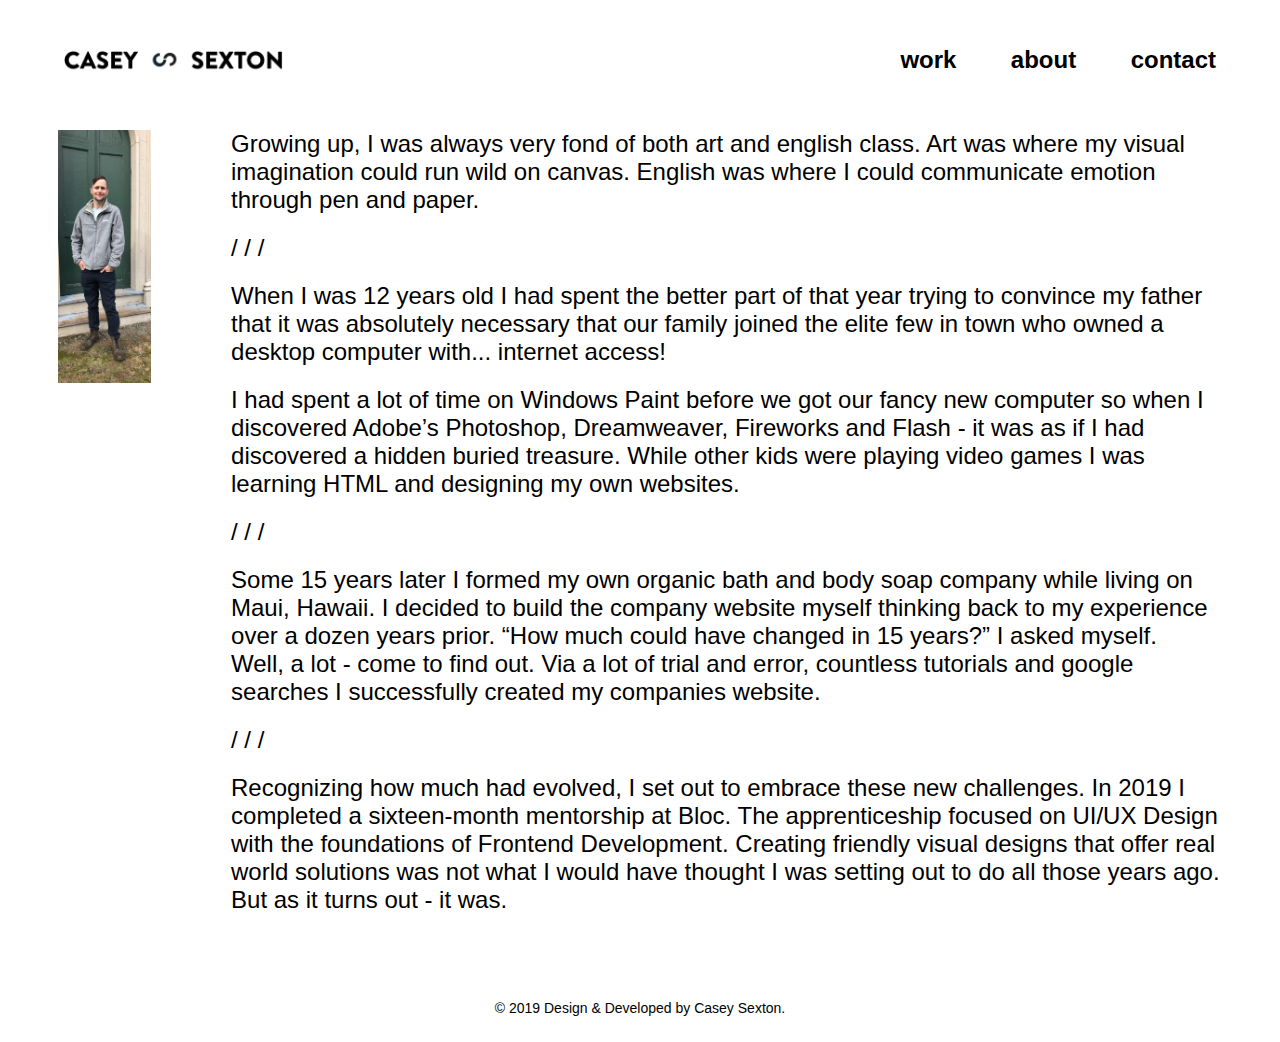
==== about.html @ fd52cb50 "responsive design 1" ====
<!DOCTYPE html>
<html lang="en-us">
<head>
  <!-- Global site tag (gtag.js) - Google Analytics -->
<script async src="https://www.googletagmanager.com/gtag/js?id=UA-154422797-1"></script>
<script>
  window.dataLayer = window.dataLayer || [];
  function gtag(){dataLayer.push(arguments);}
  gtag('js', new Date());

  gtag('config', 'UA-154422797-1');
</script>
 <meta http-equiv="X-UA-Compatible" content="IE=Edge">
 <meta name="viewport" content="width=device-width, initial-scale=1">
 <meta charset="UTF-8">
 <meta name="referer" content="origin">
 <title>CASEY SEXTON</title>

 <!-- CSS -->
 <link rel="stylesheet" href="css/reset.css">
 <link rel="stylesheet" href="css/style.css">
</head>

<body>
 <header class="header-background">
   <nav class="container fourteen-column">
     <div class="left">
       <a href="index.html" class="logo-CS"><img src="images/logo-CS.png" alt="logo"></a>
     </div>
     <div class="right">
       <ul>
         <li><a href="project.html" class="underline">work</a></li>
         <li><span><a href="about.html" class="underline">about</a></span></li>
         <li><a href="contact.html" class="underline">contact</a></li>
       </ul>
     </div>
   </nav>
 </header>

 <div class="about">
   <div class="aboutWrapper">
     <div class="aboutL">
       <img src="images/about.png" alt="About photo">
     </div>
     <div class="aboutR">
         <pabout>Growing up, I was always very fond of both art and english class. Art was where my visual imagination could run wild on canvas. English was where I could communicate emotion through pen and paper. </pabout>
         <p><span class="separate">/ / /</span></p>
         <pabout>When I was 12 years old I had spent the better part of that year trying to convince my father that it was absolutely necessary that our family joined the elite few in town who owned a desktop computer with... internet access! </pabout>
         <pabout>I had spent a lot of time on Windows Paint before we got our fancy new computer so when I discovered Adobe’s Photoshop, Dreamweaver, Fireworks and Flash - it was as if I had discovered a hidden buried treasure. While other kids were playing video games I was learning HTML and designing my own websites. </pabout>
         <p><span class="separate">/ / /</span></p>
         <pabout>Some 15 years later I formed my own organic bath and body soap company while living on Maui, Hawaii. I decided to build the company website myself thinking back to my experience over a dozen years prior. “How much could have changed in 15 years?” I asked myself.<pabout>
         <pabout>Well, a lot - come to find out. Via a lot of trial and error, countless tutorials and google searches I successfully created my companies website.</pabout>
         <p><span class="separate">/ / /</span></p>
         <pabout>Recognizing how much had evolved, I set out to embrace these new challenges. In 2019 I completed a sixteen-month mentorship at Bloc. The apprenticeship focused on UI/UX Design with the foundations of Frontend Development. Creating friendly visual designs that offer real world solutions was not what I would have thought I was setting out to do all those years ago. But as it turns out - it was.</pabout>
     </div>
   </div>
 </div>

  <footer>
      <p>© 2019 Design & Developed by Casey Sexton.</p>
  </footer>
</body>
</html>
---- css/style.css ----
/*RESPONSIVE FONT SIZING*/
/*html { font-size: 1.25vw; }*/

/*RESPONSIVE IMAGES*/
img {
	max-width: 100%;
	height: auto;
}

a {
	font-size: 1.5rem;
  font-weight: 800;
}

/*ABOUT*/
.aboutRow  p {
	margin: 0em 0;
	display: inline-block;
	font-size: 1.5rem;
	line-height: 28px;
	font-weight: normal;
}

.aboutR {
  margin-top: 0px;
  padding-left: 80px;
	padding-right: 4.5%;
}

.aboutR p {
	padding-bottom: 20px;
}

.aboutWrapper {
  display: flex;
  justify-content: space-between;
}

.about {
  position: relative;
}

.aboutL {
  padding-left: 4.5%;
}

.aboutL img {
  max-width 600px;
	max-height: 1075px;
}

.case-ulist-style li {
line-height: 28px;
font-weight: 300;
}

.work a {
	color: #000000;
	font-weight: 700;
	text-decoration: none;
}

.worklayout {
	float: left;
	padding-left: 5%;
	text-align: left;
}

.case-ulist-style {
	font-size: 1.5rem;
	line-height: 28px;
	font-weight: normal;
	list-style-type: circle;
}

.rightwork {
	float: right;
	padding-left: 50px;
	padding-right: 4%;
	display: inline-block;
	width: 45%;
}


#content {
	width: 100%;
}

.imgleft {
	float: left;
}

.imgemail {
	max-width: 250px;
	max-height: 250px;
	padding-left: 5%;
}

/*-----CONTACT FORM-----*/
.contactainer {
	max-width: 700px;
	position:relative;
	float: right;
	margin-bottom: 2em;
	padding-right: 4%
}

#contact input, #contact textarea, #contact button[type="submit"]
{ font:400 18px/30px 'Roboto', sans-serif; }


#contact {
	background:#FFFFFF;
}

#contact h3 {
	color: #215D85;
	display: block;
  font-family: 'Raleway', sans-serif;
	font-size: 1.95em;
	font-size: 30px;
	font-weight: 700;
	padding-bottom: 15px;
}

#contact h4 {
	margin:5px 0 15px;
	display:block;
	font-size:16px;
}

fieldset {
/*border: medium none !important;*/
	margin: 0 0 20px;
/*min-width: 100%;
	padding: 0;
	width: 100%; */
}

#contact input, #contact textarea {
	width: 70%;
	border:1px solid #CCC;
	background:#FFF;
	margin:0 0 0px;
/*padding:10px; */
}

#contact input[type="text"]:hover, #contact input[type="email"]:hover, #contact input[type="tel"]:hover, #contact input[type="url"]:hover, #contact textarea:hover {
	-webkit-transition:border-color 0.3s ease-in-out;
	-moz-transition:border-color 0.3s ease-in-out;
	transition:border-color 0.3s ease-in-out;
	border:1px solid #AAA;
}

#contact textarea {
	height:100px;
	max-width:100%;
  resize:none;
}

#contact button[type="submit"] {
	cursor:pointer;
	width:31%;
	border:none;
	background:#215D85;
	color:#FFF;
	margin:0 20% 5px;
	padding:10px;
	font-size:18px;
	font-weight: normal;
}

#contact button[type="submit"]:hover {
	background:#4480A8;
	-webkit-transition:background 0.3s ease-in-out;
	-moz-transition:background 0.3s ease-in-out;
	transition:background-color 0.3s ease-in-out;
}

#contact button[type="submit"]:active { box-shadow:inset 0 1px 3px rgba(0, 0, 0, 0.5); }

#contact input:focus, #contact textarea:focus {
	outline:0;
	border:1px solid #999;
}
::-webkit-input-placeholder {
 color:#888;
}
:-moz-placeholder {
 color:#888;
}
::-moz-placeholder {
 color:#888;
}
:-ms-input-placeholder {
 color:#888;
}

a.underline:hover {
	border-bottom: 2px solid #4480A8;
}

a.underline:visited {
	border-bottom: 2px solid #4480A8;
}

.underline-head {
	border-bottom: 2px solid #4480A8;
}

.about .separate {
	text-align: center;
}

h3 .anchor {
	display: block;
	position: relative;
	top: -250px;
	visibility: hidden;
}

html, body {
	overflow-x: hidden;
}

body {
	font-family: 'Roboto', sans-serif;
	color: #000000;
}

h1, h2, h3, h4, h5, h6 {
	font-family: raleway, sans-serif;
}

h1 {
	font-size: 44px;
	font-weight: 800;
/*-webkit-margin-before: 0;
	-webkit-margin-after: 0;*/
}

h2 {
	font-size: 26px;
	font-weight: 800;
	padding-top: 15px;
	padding-bottom: 15px;
/*-webkit-margin-before: 0;
	-webkit-margin-after: 0;*/
}

h3 {
	font-size: 1.5rem;
	font-weight: 800;
	padding-top: 15px;
	padding-bottom: 15px;
/*	-webkit-margin-before: 0;
	-webkit-margin-after: 0;*/
}

h4 {
	font-size: 1.5rem;
	font-weight: 600;
	padding-top: 25px;
	padding-bottom: 25px;
}

h5 {
	font-size: 16px;
}

p {
	font-size: 1.5rem;
	line-height: 28px;
	font-weight: normal;
/*	-webkit-margin-before: 0;
	-webkit-margin-after: 0;*/
}

p2 {
  font-size: 18px;
  line-height:20px;
  font-weight: bold;
/*-webkit-margin-before: 0;
	-webkit-margin-after: 0;*/
}

p3 {
  font-size: 18px;
  line-height:20px;
  font-style: italic;
/*-webkit-margin-before: 0;
	-webkit-margin-after: 0;*/
}

phero {
	font-size: 1.5rem;
	line-height: 28px;
	font-weight: 300;
}

pland {
	font-size: 1.5rem;
	line-height: 28px;
	font-weight: 300;
	display: block;
	padding-top: 40px;
	padding-bottom: 40px;
}

pcontact {
	font-size: 1.5rem;
	line-height: 28px;
	font-weight: 300;
	display: block;
	padding-top: 40px;
	padding-bottom: 40px;
}

plight {
	font-size: 1.5rem;
	line-height: 28px;
	font-weight: 300;
	display: block;
	padding-top: 20px;
	padding-bottom: 20px;
}

pitalic {
	font-size: 1.5rem;
	line-height: 28px;
	font-weight: 300;
	font-style: italic;
}

pabout {
	font-size: 1.5rem;
	line-height: 28px;
	font-weight: 300;
	display: block;
	padding-bottom: 20px;
}


::selection {
    color: #000000;
    background: #4480A8;
}

.casestudy p {
	font-family: 'Roboto', sans-serif;
	line-height: 28px;
/*padding-bottom: 75px*/
}

/* GRID */
.container {
	margin: auto;
	position: relative;
}

.container:before,
.container:after {
	content: " ";
	display: table;
}

.container:after {
	clear: both;
}

.fourteen-column .twelve-column .ten-column .eight-column .six-column .four-column .three-column {
 	width: 96%;
 	float:left;
 	position:relative;
 	min-height: 1px;
  margin:0 2% 20px;
}

/* HEADER */
nav .left {
 	float: left;
 	margin: 0 0 0 0;
}

header .logo-CS img {
	width: 220px;
	height: 30px;
}

header nav ul {
	display: inline-block;
	float: right;
	margin: 0;
	text-align: right;
/*-webkit-padding-start: 0;*/
}

header nav ul > li {
	display: inline-block;
 	font-family: brandon-grotesque, sans-serif;
	font-style: normal;
	font-weight: 800;
	font-size: 1.5rem;
	list-style-type: none;
	margin: 0 0px;
}

header nav ul > li > a {
	color: #000000;
	text-decoration: none;
	display: block;
}

header nav ul > li > span > a {
	color: #000000;
	text-decoration: none;
}

/* MAIN */
main div ul {
	-webkit-padding-start: 0;
}

/* LANDING PAGE */
.landing {
  height: 45vh;
  position: relative;
}

.landingWrapper {
  display: flex;
  justify-content: space-between;
/*margin-top: 30px;*/
}

.landingR {
  margin-top: 4.5em;
  padding-left: 120px;
	padding-right: 4%;
}

.landingL {
  padding-left: 4.5%;
}

.landingL img {
  max-width 250px;
	max-height: 250px;
}

/* WORK */
.work {
	float: left;
  text-align: center;
  width: 100%;
	display: flex;
	align-items: center;
}

.work a img {
	float: right;
	padding-right: 4.5%;
  padding-top: 50px;
  width: 89%;
	margin-bottom: 2em;
}

/*-----work2-----*/
.work2 {
  width: 100%;
  text-align: center;
}

.work2 a img {
  margin: 1%;
  width: 92%;
}

/*-----footer-----*/
footer {
  text-align: center;
  margin: 20px 0;
	clear: both;
}

footer p {
  color: #404348;
}

.landingL p {
	padding-left: 15px;
}

/* FOOTER */
footer {
	background-size: cover;
}

footer h3 {
	color: #000000;
}

footer h4 {
	color: #000000;
}

footer p {
	color: #000000;
	font-size: .875em;
}

footer a {
	text-decoration: none;
	color: #000000;
}

footer .six-column {
	float: left;
}

footer .four-column {
	float: left;
}

.copyright-info {
	padding: 1em 0;
	text-align: center;
}

.copyright-info p {
	float: right;
	font-size: 13px;
	font-weight: 100;
	color: #BBBBBB;
}

/* MEDIA QUERIES */
/* MOBILES */
@media (min-width: 320px) {
	.container {
		width: 85%;
	}

	header nav {
		padding: 1.5em 0;
	}

	nav .left {
		/* width: 100%;
		text-align: center;
		padding: 1em 0; */
	}

	nav .right {
		float: right;
		/* width: auto; */
		padding-top: 3em;
	}

	header nav ul {
		text-align: center;
		width: 100%;
		-webkit-padding-start: 0;
	}

	header nav ul li {
		padding: 0 1.75em;
	}

	header  {
		margin: 0;
		padding: 0;
	}

	main ul {
		border-top: none;
	}

	.casestudies img {
		width: 100%;
	}

	.casestudies .image {
		padding: 3em 1em .75em 1em;
	}

	.casestudies .description {
		margin-bottom: 1.5em;
		text-align: center;
		padding: 0 1em 2.5em 1em;
	}

	.casestudies h1 {
		font-size: 1.75em;
		margin-top: .5em;
	}

	.casestudies p {
		margin-top: .5em;
		line-height: 1.25em;
	}
	.casestudies .cta {
		margin-top: 1em;
	}

	.casestudies a {
		color: #000000;
		font-family: 'Roboto', sans-serif;
		font-size: 1em;
		font-weight: 700;
		text-decoration: none;
	}

	.about-hero .container {
		width: auto;
	}

	.about-heading h1 {
		color: #000;
		font-size: 2.8em;
		margin-top: 0;
		padding-top: .5em;
	}

	.about-body p {
		font-family: 'Roboto', sans-serif;
		line-height: 1.8em
	}

	.casestudy .container {
		margin-top: 1em;
		margin-bottom: 1em;
	}

	.casestudy .eight-column {
		margin-bottom: 0;
	}

	.casestudy h3 {
		margin-top: .5em;
		margin-bottom: .5em;
	}

	.casestudy a {
		color: #000000;
		font-weight: 700;
		text-decoration: none;
	}

	.casestudy .row {
		margin: 4em 0;
	}

	.hero .cs1 {
		background-color: #FFFFFF;
		padding: 2em 0;
	}

	.hero img {
		width: 100%;
	}

	.hero .no-mobile {
		display: none;
	}

	.navbar .no-mobile {
		display: none;
	}

	.case-description h1 {
		padding-top: 1em;
		padding-bottom: .5em;
	}

	.case-description h3 {
		color: #7E7D7C;
		font-size: .9em;
		font-weight: 700;
		text-transform: uppercase;
		padding-top: 1em;
	}

	.case-description  span > p {
		color: #7E7D7C;
		text-transform: uppercase;
		font-size: .9em;
	}

	.case-description p {
		line-height: 1.2em;
		padding: .5em 0;
	}

	.casestudy h3 {
		font-weight: 700;
		text-transform: uppercase;
		margin-bottom: .25em;
		margin-top: .25em;
	}

	.casestudy h2 {
		margin-bottom: .5em;
		margin-top: .5em;
		font-size: 28px;
		font-weight: 600;
	}

	.casestudy p {
		margin-bottom: .8em;
	}
	.footer-head {
		padding: 3em 0;
	}

	footer .left {
		float: left;
	}

	footer .right {
		float: right;
	}

	footer h3 {
		margin-top: 0;
		text-align: center;
	}


/* TABLETS */
@media (min-width: 768px) {
	.container {
		width: 70%;
	}

	header .container {
		width: 90%;
	}

	header nav ul {
		display: inline-block;
		float: right;
		margin: 0;
		text-align: right;
		-webkit-padding-start: 0;
	}

	header nav ul li {
		padding: 0;
	}

	header span {
		margin: 0 0px;
		padding: 0 50px;
	}

	nav .left {
		/*width: auto; */
		padding: 0 0;
	}

	nav .right {
		float: right;
		width: 50%;
		padding: 0 0;
 		margin: 0 0 0 0;
	}

	header nav {
		padding: 3em 0;
	}

	.casestudies img {
		width: 100%;
		position: relative;
		height: 80vh;
	}

	.casestudies .image {
		padding: 0;
	}

	.casestudies .description {
		text-align: left;
	}

	.casestudies .cta {
		padding-bottom: 2em;
	}

	.hero .cs1 {
		background-color: #FFFFFF;
		background-size: cover;
	}

	.hero .cs2 {
		background-color: #FFFFFF;
		background-size: cover;
		padding: 6.5em 0;
	}

	.hero img {
		padding-top: 0;
	}

	.case-description h1 {
		padding-top: 1em;
	}

	.case-description p {
		padding: 1em 0;
	}

	.navbar-scrolled {
		background-color: #FFFFFF;
		position: sticky;
		top: 0;
		width: 100%;
		z-index: 99;
		padding: .25em 0;
		overflow: hidden
	}

	/*phero {
		padding-bottom: 2em;
	}*/

	.navbar .items {
		text-align: center;
	}

	.navbar ul li {
		font-family: brandon-grotesque, sans-serif;
		font-size: 1.5rem;
		font-weight: 800;
		text-transform: uppercase;
		list-style-type: none;
		display: inline-block;
		margin: 0 2em;
		padding: 1em 0;
	}

	.navbar ul li a {
		color: #000000;
		text-decoration: none;
	}

	.navbar .no-mobile {
		display: block;
	}

	.casestudy .four-column {
		width: 46%;
		display: inline-block;
		padding: 0 .5em;
	}

	.casestudy .three-column {
		width: 31%;
		display: inline-block;
		padding: 0 .25em;
	}

	.casestudy .row {
	}

	.casestudy h2 {
		font-size: 1.95em;
	}

	footer .six-column {
		display: inline-block;
		float: left;
		width: 45%;
	}

	footer .four-column {
		display: inline-block;
		float: left;
		width: auto;
		padding-right: 1em;
		padding-left: 7em;
	}

	.footer-head {
	padding: 6em 0;
	}

	.footer .cta {
		padding-top: 2em;
	}

	.footer a {
		color: #000000;
		font-family: 'Roboto', sans-serif;
		font-size: .85em;
		font-weight: 700;
		text-decoration: none;
		text-transform: uppercase;
	}

	footer .container .casefoot {
		padding: 6em 0;
	}

	.casefoot .left {
		float: left;
		margin-left: 35%;
	}

	.casefoot .right {
		float: right;
		margin-right: 35%
	}

	.casefoot .left h5 {
		text-transform: uppercase;
	}

	.casefoot .right a{
		color: #FFFFFF;
	}

	footer .four-column span:before {
		right: 100%;
		margin-right: 15px;
	}
}

/* LAPTOPS & DESKTOPS */
@media (min-width: 1200px) {
	.container {
		width: 80%;
	}

	.fourteen-column {
		width: 90%
	}

	nav .right {
		width: 50%;
		padding: 0 0;
	}

	main .casestudy .left {
		border-top: none;
		display: inline-block;
		width: 10%
	}

	.case-one {
		list-style-type: none;
		display: inline-block;
	}

	.case-two {
		list-style-type: none;
		display: inline-block;
	}

	.casestudies .eight-column {
		margin-top: 0;
		margin-bottom: 5em;
	}

	.casestudies .left {
		float: left;
		width: 72%;
	}

	.casestudies .right   {
		float: right;
		width: 26%;
		border-top: 5px solid #000;
	}

	.casestudies .image {
		position: relative;
		overflow: hidden;
	}

	.image img {
 		max-width: 100%;
 		-moz-transition: all 0.3s;
 		-webkit-transition: all 0.3s;
 		transition: all 0.3s;
	}

	.image:hover img {
		-moz-transform: scale(1.1);
		-webkit-transform: scale(1.1);
		transform: scale(1.1);
	}

	.casestudies img {
		width: 100%;
	}

	.casestudies h1 {
		font-size: 2.8em;
		margin-top: 0;
		padding-top: 6em;
		padding-bottom: 1em;
	}

	.casestudies p {
		margin-top: 0;
		margin-bottom: 0;
		padding: .5em 0 2em;
	}

	.casestudies .cta {
		margin-top: 0;
		margin-bottom: 0;
		padding: 1em 0 3em;
	}

	.casestudies a {
		color: #000000;
		font-family: proxima-nova, sans-serif;
		font-size: 1em;
		font-weight: 700;
		text-decoration: none;
	}

	.about-hero img {
		width: 100%;
	}

	.about-heading h1 {
		color: #000;
		font-size: 2.8em;
		margin-top: 0;
	}

	.about .row {
		width: 80%;
	}

	.about .eight-column {
		width: 85%;
		padding-left: 10%;
		float: right;
		padding-top: 2em;
	}

	.about-body p {
		font-family: 'Roboto', sans-serif;
		line-height: 1.8em;
	}

	.contact-temp {
		padding-left: 32.5%;
		padding-right: 32.5%;
	}

	.hero .cs1 {
		background-color: #FFFFFF;
		background-size: cover;
		padding:/* 3.5em*/ 0;
	}

	.hero .cs2 {
		background-color: #F0F8F9;
		background-size: cover;
	}

	.hero .line span {
		display: inline-block;
		position: relative;
	}

	.hero .line span:before {
		content: "";
		position: absolute;
		height: 5px;
		border-bottom: 5px solid #000000;
		top: 0;
		width: 53px;
		}

	.hero .line span:before {
		right: 100%;
		margin-right: 10px;
		}

	.hero .left {
		float: left;
		width: 68%;
	}

	.hero .right {
		float: right;
		width: 27%;
	}

	.hero img {
		width: 100%;
	}

	.hero .right  {
		border-top: 0px solid #000000;
	}

	.case-description h1 {
		font-size: 2.8em;
		margin-top: 0;
		padding-top: 2em;
		padding-bottom: 1em;
	}

	.case-description p {
		font-size: 1.1em;
		line-height: 28px;
	}

	.case-description h3 {
		color: #7A7A7A;
		font-size: .9em;
		font-weight: 700;
		text-transform: uppercase;
		margin-bottom: 0;
		margin-top: 0;
		padding-top: 1em;
	}

	.case-description span > p {
		color: #7A7A7A;
		font-size: .8em;
		line-height: 1.5em;
		margin-top: 0;
		padding-top: .25em;
		text-transform: uppercase;
	}

	.navbar-scrolled {
		background-color: rgba(255,255,255,.9);
		position: fixed;
		top: 0;
		width: 100%;
		z-index: 99;
		padding: .25em 0;
	}

	.navbar .items {
		text-align: center;
	}

	.navbar ul li {
    font-family: brandon-grotesque, sans-serif;
    font-style: normal;
		font-size: 1.5rem;
		font-weight: 800;
		text-transform: uppercase;
		list-style-type: none;
		display: inline-block;
		margin: 0 2em;
		padding: 100px 0;
	}

	.navbar ul li a {
		color: #000000;
		text-decoration: none;
	}

	.casestudy .container {
		margin-top: 0em;
		margin-bottom: 2em;
	}

	.case-temp {
		width: 100%;
	}

	.casestudy .eight-column {
		display: inline-block;
		margin: 0 20%;
	}

	.case-image .eight-column {
		margin: 0;
	}

	.casestudy .four-column {
		display: inline-block;
		padding: 0 .5em;
		width: 49%;
	}

	.casestudy .three-column {
		display: inline-block;
		padding: 0 .5em;
		width: 33%;
	}

	.casestudy .row {
		margin: 0em 0;
		display: inline-block;
	}

	.casestudy .case-heading {
		font-weight: normal;
	}

	.casestudy h3 {
		margin: .5em 0;
	}

	.casestudy h2 {
		margin-top: .25em;
		margin-bottom: .5em;
	}

	.casestudy p {
		margin-bottom: 0.8em;
	}

	.casestudy .case-body {
		line-height: 1.5em;
		padding: .5em 0;
		float: right;
	}

	.casestudy img {
		width: 100%;
/*		margin-bottom:11em;  */
		padding-top: 100px;
		padding-bottom: 50px;
	}

	.casestudy .cs-img-cap {
		float: right;
		border-top: 1px solid #A2A2A2;
		width: 15%;
	}

	.casestudy .cs-caption {
		display: inline-block;
		width: 100%;
	}

	.casestudy .cs-caption p {
		color: #A2A2A2;
		font-family: 'Roboto', sans-serif;
		font-size: 1em;
		line-height: 28px;
		text-align: center;
		padding-bottom: 35px;
	}


	footer h4 {
		margin-top: 4em;
	}
}

/*----media screens----*/

/* LAPTOPS & DESKTOPS */
@media (min-width: 1440px) {
	.container {
		width: 80%;
	}
	.fourteen-column {
		width: 90%;
	}
	nav .left {
		width: 50%;
		padding: 0 0;
	}
	nav .right {
		width: 50%;
		padding: 0 0;
	}
}
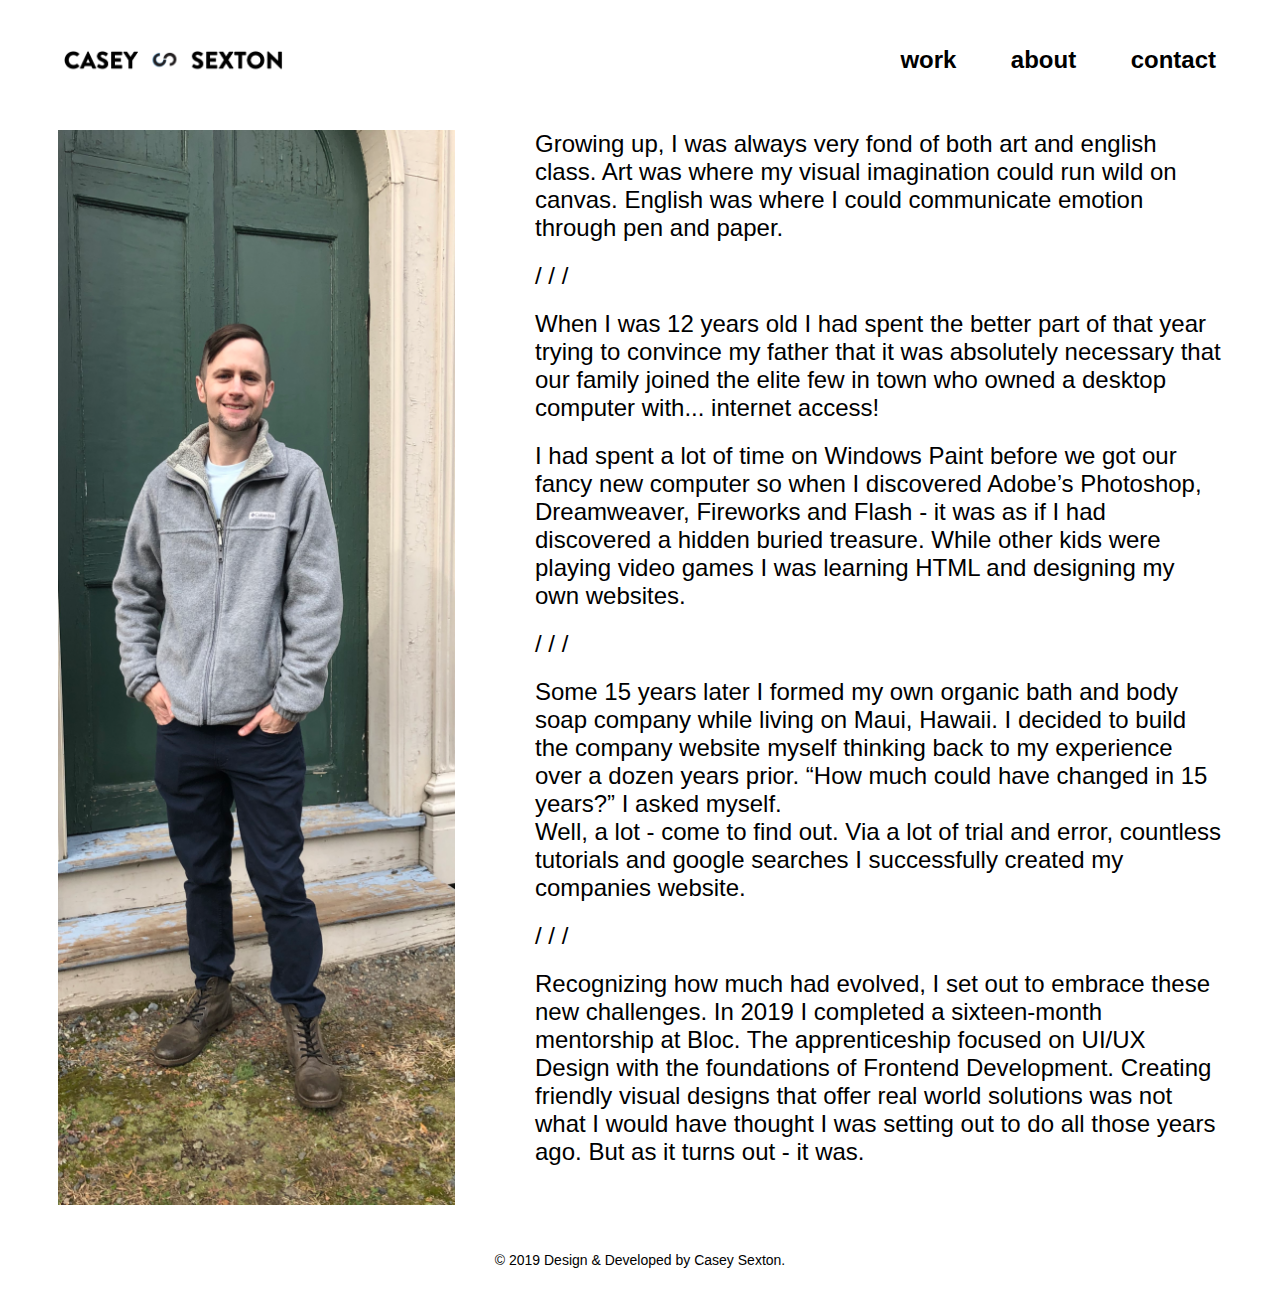
==== commit 401ee681: "responsive design 4" ====
--- a/about.html
+++ b/about.html
@@ -38,7 +38,7 @@
  </header>
 
  <div class="about">
-   <div class="aboutWrapper">
+<!--   <div class="aboutWrapper"> -->
      <div class="aboutL">
        <img src="images/about.png" alt="About photo">
      </div>
@@ -53,7 +53,7 @@
          <p><span class="separate">/ / /</span></p>
          <pabout>Recognizing how much had evolved, I set out to embrace these new challenges. In 2019 I completed a sixteen-month mentorship at Bloc. The apprenticeship focused on UI/UX Design with the foundations of Frontend Development. Creating friendly visual designs that offer real world solutions was not what I would have thought I was setting out to do all those years ago. But as it turns out - it was.</pabout>
      </div>
-   </div>
+<!--   </div> -->
  </div>
 
   <footer>
--- a/css/style.css
+++ b/css/style.css
@@ -1,5 +1,7 @@
 /*RESPONSIVE FONT SIZING*/
-/*html { font-size: 1.25vw; }*/
+/*html {
+	font-size: 1.25vw;
+	}*/
 
 /*RESPONSIVE IMAGES*/
 img {
@@ -23,7 +25,6 @@
 
 .aboutR {
   margin-top: 0px;
-  padding-left: 80px;
 	padding-right: 4.5%;
 }
 
@@ -42,11 +43,13 @@
 
 .aboutL {
   padding-left: 4.5%;
+	float: left;
 }
 
 .aboutL img {
   max-width 600px;
 	max-height: 1075px;
+	padding-right: 80px;
 }
 
 .case-ulist-style li {
@@ -434,18 +437,21 @@
 }
 
 .landingR {
-  margin-top: 4.5em;
+  margin-top: 0em;
   padding-left: 120px;
 	padding-right: 4%;
+	padding-top: 40px;
 }
 
 .landingL {
   padding-left: 4.5%;
+	float: left;
 }
 
 .landingL img {
   max-width 250px;
 	max-height: 250px;
+	padding-right: 80px;
 }
 
 /* WORK */
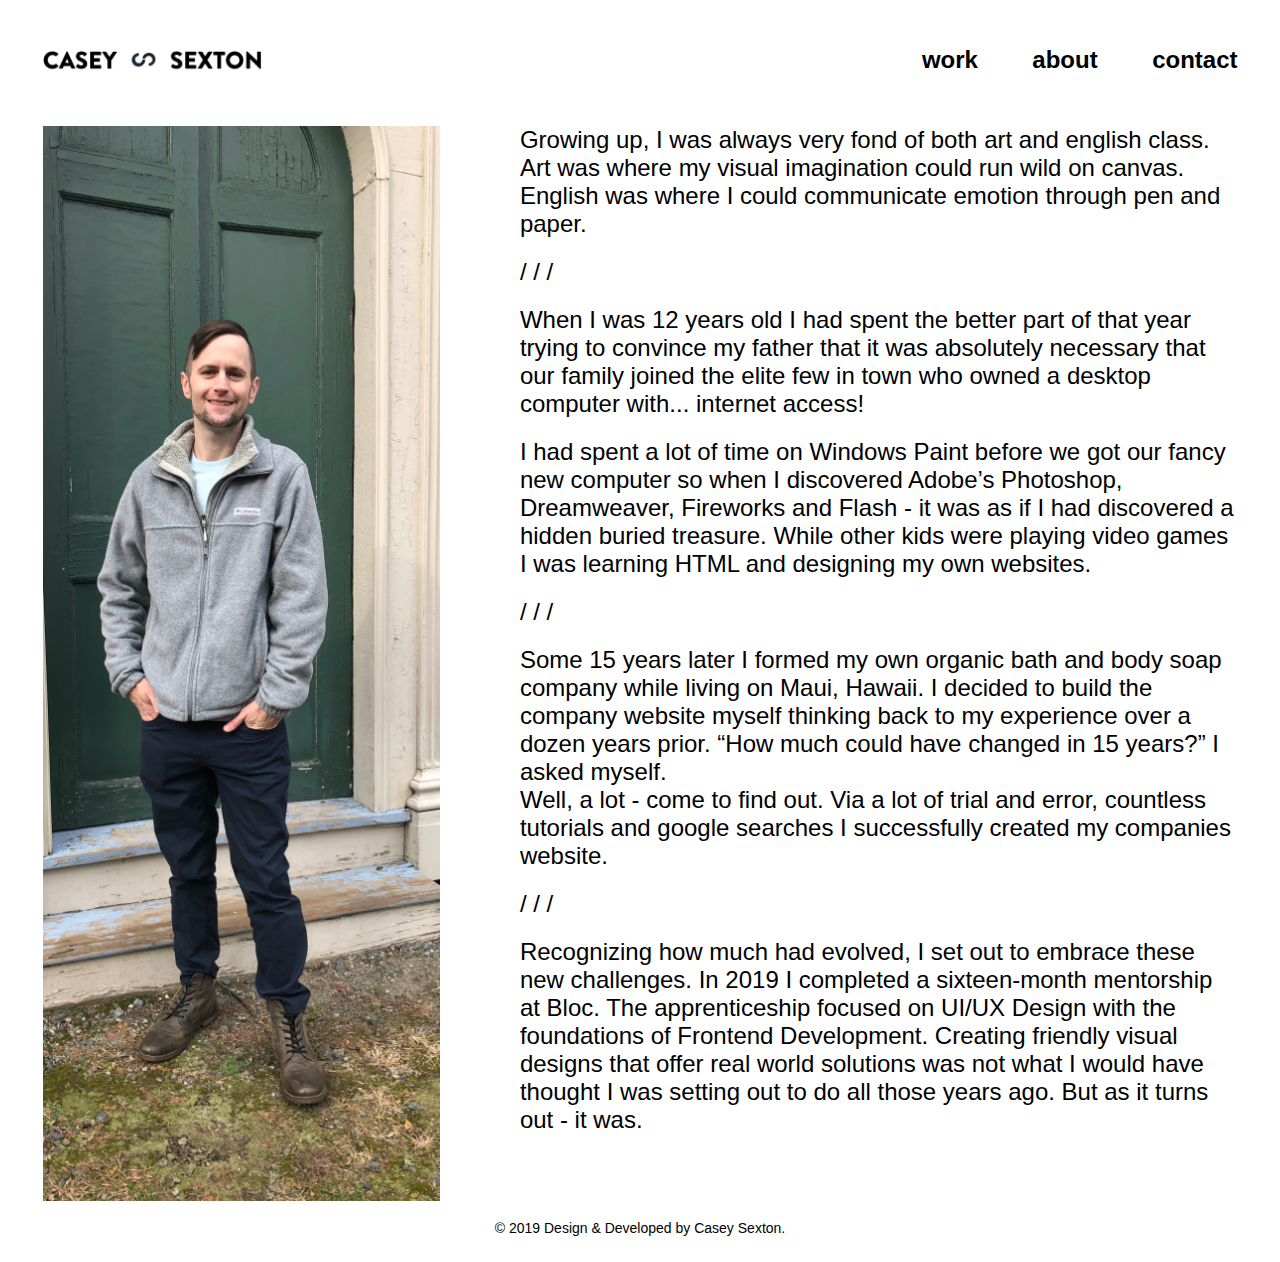
==== commit f5e810d4: "responsive design 5" ====
--- a/about.html
+++ b/about.html
@@ -1,63 +1,85 @@
-<!DOCTYPE html>
-<html lang="en-us">
-<head>
-  <!-- Global site tag (gtag.js) - Google Analytics -->
-<script async src="https://www.googletagmanager.com/gtag/js?id=UA-154422797-1"></script>
-<script>
-  window.dataLayer = window.dataLayer || [];
-  function gtag(){dataLayer.push(arguments);}
-  gtag('js', new Date());
-
-  gtag('config', 'UA-154422797-1');
-</script>
- <meta http-equiv="X-UA-Compatible" content="IE=Edge">
- <meta name="viewport" content="width=device-width, initial-scale=1">
- <meta charset="UTF-8">
- <meta name="referer" content="origin">
- <title>CASEY SEXTON</title>
-
- <!-- CSS -->
- <link rel="stylesheet" href="css/reset.css">
- <link rel="stylesheet" href="css/style.css">
-</head>
-
-<body>
- <header class="header-background">
-   <nav class="container fourteen-column">
-     <div class="left">
-       <a href="index.html" class="logo-CS"><img src="images/logo-CS.png" alt="logo"></a>
-     </div>
-     <div class="right">
-       <ul>
-         <li><a href="project.html" class="underline">work</a></li>
-         <li><span><a href="about.html" class="underline">about</a></span></li>
-         <li><a href="contact.html" class="underline">contact</a></li>
-       </ul>
-     </div>
-   </nav>
- </header>
-
- <div class="about">
-<!--   <div class="aboutWrapper"> -->
-     <div class="aboutL">
-       <img src="images/about.png" alt="About photo">
-     </div>
-     <div class="aboutR">
-         <pabout>Growing up, I was always very fond of both art and english class. Art was where my visual imagination could run wild on canvas. English was where I could communicate emotion through pen and paper. </pabout>
-         <p><span class="separate">/ / /</span></p>
-         <pabout>When I was 12 years old I had spent the better part of that year trying to convince my father that it was absolutely necessary that our family joined the elite few in town who owned a desktop computer with... internet access! </pabout>
-         <pabout>I had spent a lot of time on Windows Paint before we got our fancy new computer so when I discovered Adobe’s Photoshop, Dreamweaver, Fireworks and Flash - it was as if I had discovered a hidden buried treasure. While other kids were playing video games I was learning HTML and designing my own websites. </pabout>
-         <p><span class="separate">/ / /</span></p>
-         <pabout>Some 15 years later I formed my own organic bath and body soap company while living on Maui, Hawaii. I decided to build the company website myself thinking back to my experience over a dozen years prior. “How much could have changed in 15 years?” I asked myself.<pabout>
-         <pabout>Well, a lot - come to find out. Via a lot of trial and error, countless tutorials and google searches I successfully created my companies website.</pabout>
-         <p><span class="separate">/ / /</span></p>
-         <pabout>Recognizing how much had evolved, I set out to embrace these new challenges. In 2019 I completed a sixteen-month mentorship at Bloc. The apprenticeship focused on UI/UX Design with the foundations of Frontend Development. Creating friendly visual designs that offer real world solutions was not what I would have thought I was setting out to do all those years ago. But as it turns out - it was.</pabout>
-     </div>
-<!--   </div> -->
- </div>
-
-  <footer>
-      <p>© 2019 Design & Developed by Casey Sexton.</p>
-  </footer>
-</body>
-</html>
+<!DOCTYPE html>
+<html lang="en-us">
+<head>
+  <!-- Global site tag (gtag.js) - Google Analytics -->
+<script async src="https://www.googletagmanager.com/gtag/js?id=UA-154422797-1"></script>
+<script>
+  window.dataLayer = window.dataLayer || [];
+  function gtag(){dataLayer.push(arguments);}
+  gtag('js', new Date());
+
+  gtag('config', 'UA-154422797-1');
+</script>
+ <meta http-equiv="X-UA-Compatible" content="IE=Edge">
+ <meta name="viewport" content="width=device-width, initial-scale=1">
+ <meta charset="UTF-8">
+ <meta name="referer" content="origin">
+ <title>CASEY SEXTON</title>
+
+ <!-- CSS -->
+ <link rel="stylesheet" href="css/simplemenu.css">
+ <link rel="stylesheet" href="css/reset.css">
+ <link rel="stylesheet" href="css/style.css">
+</head>
+
+<body>
+ <header class="header-background">
+   <div class="wrapper">
+       <nav class="fourteen-column">
+       	 <div class="responsive-menu">
+         	<div class="mobilenav topnav">
+                <li><a href="project.html" class="underline">work</a></li>
+             	<li><a href="about.html" class="underline">about</a></li>
+             	<li><a href="contact.html" class="underline">contact</a></li>
+            </div>
+         	<a href="javascript:void(0)" class="icon">
+                <div class="hamburger">
+                    <div class="menui top-menu"></div>
+                    <div class="menui mid-menu"></div>
+                    <div class="menui bottom-menu"></div>
+                </div>
+            </a>
+         </div>
+         <div class="left">
+           <a href="index.html" class="logo-CS"><img src="images/logo-CS.png" alt="logo"></a>
+         </div>
+         <div class="right">
+           <ul>
+             <li><a href="project.html" class="underline">work</a></li>
+             <li><a href="about.html" class="underline">about</a></li>
+             <li><a href="contact.html" class="underline">contact</a></li>
+           </ul>
+         </div>
+         <div class="clear"></div>
+       </nav>
+   </div>
+ </header>
+<div class="wrapper">
+ <div class="about">
+<!--   <div class="aboutWrapper"> -->
+     <div class="aboutL">
+       <img src="images/about.png" alt="About photo">
+     </div>
+     <div class="aboutR">
+         <pabout>Growing up, I was always very fond of both art and english class. Art was where my visual imagination could run wild on canvas. English was where I could communicate emotion through pen and paper. </pabout>
+         <p><span class="separate">/ / /</span></p>
+         <pabout>When I was 12 years old I had spent the better part of that year trying to convince my father that it was absolutely necessary that our family joined the elite few in town who owned a desktop computer with... internet access! </pabout>
+         <pabout>I had spent a lot of time on Windows Paint before we got our fancy new computer so when I discovered Adobe’s Photoshop, Dreamweaver, Fireworks and Flash - it was as if I had discovered a hidden buried treasure. While other kids were playing video games I was learning HTML and designing my own websites. </pabout>
+         <p><span class="separate">/ / /</span></p>
+         <pabout>Some 15 years later I formed my own organic bath and body soap company while living on Maui, Hawaii. I decided to build the company website myself thinking back to my experience over a dozen years prior. “How much could have changed in 15 years?” I asked myself.<pabout>
+         <pabout>Well, a lot - come to find out. Via a lot of trial and error, countless tutorials and google searches I successfully created my companies website.</pabout>
+         <p><span class="separate">/ / /</span></p>
+         <pabout>Recognizing how much had evolved, I set out to embrace these new challenges. In 2019 I completed a sixteen-month mentorship at Bloc. The apprenticeship focused on UI/UX Design with the foundations of Frontend Development. Creating friendly visual designs that offer real world solutions was not what I would have thought I was setting out to do all those years ago. But as it turns out - it was.</pabout>
+     </div>
+<!--   </div> -->
+ </div>
+</div>
+  <footer>
+  	<div class="wrapper">
+      <p>© 2019 Design & Developed by Casey Sexton.</p>
+   	</div>
+  </footer>
+<script src="js/jquery.min.js"> </script>
+<script src="js/simplemenu.js"> </script>
+</body>
+</html>
--- a/css/simplemenu.css
+++ b/css/simplemenu.css
@@ -0,0 +1,98 @@
+
+* {
+  -webkit-tap-highlight-color: rgba(0,0,0,0);
+  -webkit-tap-highlight-color: transparent; /* For some Androids */
+}
+
+.top-animate {
+  background: #fff !important;
+  top: 13px !important;
+  -webkit-transform: rotate(45deg);
+  /* Chrome, Safari, Opera */
+  transform: rotate(45deg);
+}
+
+.mid-animate { opacity: 0; }
+
+.bottom-animate {
+  background: #fff !important;
+  top: 13px !important;
+  -webkit-transform: rotate(-225deg);
+  /* Chrome, Safari, Opera */
+  transform: rotate(-225deg);
+}
+
+.top-menu {
+  top: 5px;
+  width: 25px;
+  height: 2px;
+  border-radius: 10px;
+  background-color: #F9A530;
+}
+
+.mid-menu {
+  top: 13px;
+  width: 25px;
+  height: 2px;
+  border-radius: 10px;
+  background-color: #F9A530;
+}
+
+.bottom-menu {
+  top: 21px;
+  width: 25px;
+  height: 2px;
+  border-radius: 10px;
+  background-color: #F9A530;
+}
+
+.menui {
+  background: #000;
+  transition: 0.6s ease;
+  transition-timing-function: cubic-bezier(.75, 0, .29, 1.01);
+  margin-top: 10px;
+  position: absolute;
+}
+
+.icon {
+  z-index: 999;
+  position: absolute;
+  /*    background: rgba(0, 0, 0, 0.21);*/
+  display: block;
+  padding: 9px;
+  height: 32px;
+  width: 32px;
+  margin: 0px;
+  top:13px;
+  left: 0;
+}
+
+.mobilenav {
+  /*    top: 47px !important;*/
+  font-family: inherit;
+  top: 0;
+  left: 0;
+  z-index: 999;
+  display: none;
+  position: fixed;
+  width: 100%;
+  height: 100%;
+  background: #040404;
+  opacity: 0.9;
+}
+
+.mobilenav li {
+  list-style-type: none;
+  text-align: center;
+  padding:15px 10px;
+}
+
+.mobilenav li a {
+  font-size: 150%;
+  color: #fff;
+  text-decoration: none;
+  font-weight: 300;
+  width: 100%;
+}
+
+.mobilenav li:first-child { margin-top: 60px; }
--- a/css/style.css
+++ b/css/style.css
@@ -1,1281 +1,1359 @@
-/*RESPONSIVE FONT SIZING*/
-/*html {
-	font-size: 1.25vw;
-	}*/
-
-/*RESPONSIVE IMAGES*/
-img {
-	max-width: 100%;
-	height: auto;
-}
-
-a {
-	font-size: 1.5rem;
-  font-weight: 800;
-}
-
-/*ABOUT*/
-.aboutRow  p {
-	margin: 0em 0;
-	display: inline-block;
-	font-size: 1.5rem;
-	line-height: 28px;
-	font-weight: normal;
-}
-
-.aboutR {
-  margin-top: 0px;
-	padding-right: 4.5%;
-}
-
-.aboutR p {
-	padding-bottom: 20px;
-}
-
-.aboutWrapper {
-  display: flex;
-  justify-content: space-between;
-}
-
-.about {
-  position: relative;
-}
-
-.aboutL {
-  padding-left: 4.5%;
-	float: left;
-}
-
-.aboutL img {
-  max-width 600px;
-	max-height: 1075px;
-	padding-right: 80px;
-}
-
-.case-ulist-style li {
-line-height: 28px;
-font-weight: 300;
-}
-
-.work a {
-	color: #000000;
-	font-weight: 700;
-	text-decoration: none;
-}
-
-.worklayout {
-	float: left;
-	padding-left: 5%;
-	text-align: left;
-}
-
-.case-ulist-style {
-	font-size: 1.5rem;
-	line-height: 28px;
-	font-weight: normal;
-	list-style-type: circle;
-}
-
-.rightwork {
-	float: right;
-	padding-left: 50px;
-	padding-right: 4%;
-	display: inline-block;
-	width: 45%;
-}
-
-
-#content {
-	width: 100%;
-}
-
-.imgleft {
-	float: left;
-}
-
-.imgemail {
-	max-width: 250px;
-	max-height: 250px;
-	padding-left: 5%;
-}
-
-/*-----CONTACT FORM-----*/
-.contactainer {
-	max-width: 700px;
-	position:relative;
-	float: right;
-	margin-bottom: 2em;
-	padding-right: 4%
-}
-
-#contact input, #contact textarea, #contact button[type="submit"]
-{ font:400 18px/30px 'Roboto', sans-serif; }
-
-
-#contact {
-	background:#FFFFFF;
-}
-
-#contact h3 {
-	color: #215D85;
-	display: block;
-  font-family: 'Raleway', sans-serif;
-	font-size: 1.95em;
-	font-size: 30px;
-	font-weight: 700;
-	padding-bottom: 15px;
-}
-
-#contact h4 {
-	margin:5px 0 15px;
-	display:block;
-	font-size:16px;
-}
-
-fieldset {
-/*border: medium none !important;*/
-	margin: 0 0 20px;
-/*min-width: 100%;
-	padding: 0;
-	width: 100%; */
-}
-
-#contact input, #contact textarea {
-	width: 70%;
-	border:1px solid #CCC;
-	background:#FFF;
-	margin:0 0 0px;
-/*padding:10px; */
-}
-
-#contact input[type="text"]:hover, #contact input[type="email"]:hover, #contact input[type="tel"]:hover, #contact input[type="url"]:hover, #contact textarea:hover {
-	-webkit-transition:border-color 0.3s ease-in-out;
-	-moz-transition:border-color 0.3s ease-in-out;
-	transition:border-color 0.3s ease-in-out;
-	border:1px solid #AAA;
-}
-
-#contact textarea {
-	height:100px;
-	max-width:100%;
-  resize:none;
-}
-
-#contact button[type="submit"] {
-	cursor:pointer;
-	width:31%;
-	border:none;
-	background:#215D85;
-	color:#FFF;
-	margin:0 20% 5px;
-	padding:10px;
-	font-size:18px;
-	font-weight: normal;
-}
-
-#contact button[type="submit"]:hover {
-	background:#4480A8;
-	-webkit-transition:background 0.3s ease-in-out;
-	-moz-transition:background 0.3s ease-in-out;
-	transition:background-color 0.3s ease-in-out;
-}
-
-#contact button[type="submit"]:active { box-shadow:inset 0 1px 3px rgba(0, 0, 0, 0.5); }
-
-#contact input:focus, #contact textarea:focus {
-	outline:0;
-	border:1px solid #999;
-}
-::-webkit-input-placeholder {
- color:#888;
-}
-:-moz-placeholder {
- color:#888;
-}
-::-moz-placeholder {
- color:#888;
-}
-:-ms-input-placeholder {
- color:#888;
-}
-
-a.underline:hover {
-	border-bottom: 2px solid #4480A8;
-}
-
-a.underline:visited {
-	border-bottom: 2px solid #4480A8;
-}
-
-.underline-head {
-	border-bottom: 2px solid #4480A8;
-}
-
-.about .separate {
-	text-align: center;
-}
-
-h3 .anchor {
-	display: block;
-	position: relative;
-	top: -250px;
-	visibility: hidden;
-}
-
-html, body {
-	overflow-x: hidden;
-}
-
-body {
-	font-family: 'Roboto', sans-serif;
-	color: #000000;
-}
-
-h1, h2, h3, h4, h5, h6 {
-	font-family: raleway, sans-serif;
-}
-
-h1 {
-	font-size: 44px;
-	font-weight: 800;
-/*-webkit-margin-before: 0;
-	-webkit-margin-after: 0;*/
-}
-
-h2 {
-	font-size: 26px;
-	font-weight: 800;
-	padding-top: 15px;
-	padding-bottom: 15px;
-/*-webkit-margin-before: 0;
-	-webkit-margin-after: 0;*/
-}
-
-h3 {
-	font-size: 1.5rem;
-	font-weight: 800;
-	padding-top: 15px;
-	padding-bottom: 15px;
-/*	-webkit-margin-before: 0;
-	-webkit-margin-after: 0;*/
-}
-
-h4 {
-	font-size: 1.5rem;
-	font-weight: 600;
-	padding-top: 25px;
-	padding-bottom: 25px;
-}
-
-h5 {
-	font-size: 16px;
-}
-
-p {
-	font-size: 1.5rem;
-	line-height: 28px;
-	font-weight: normal;
-/*	-webkit-margin-before: 0;
-	-webkit-margin-after: 0;*/
-}
-
-p2 {
-  font-size: 18px;
-  line-height:20px;
-  font-weight: bold;
-/*-webkit-margin-before: 0;
-	-webkit-margin-after: 0;*/
-}
-
-p3 {
-  font-size: 18px;
-  line-height:20px;
-  font-style: italic;
-/*-webkit-margin-before: 0;
-	-webkit-margin-after: 0;*/
-}
-
-phero {
-	font-size: 1.5rem;
-	line-height: 28px;
-	font-weight: 300;
-}
-
-pland {
-	font-size: 1.5rem;
-	line-height: 28px;
-	font-weight: 300;
-	display: block;
-	padding-top: 40px;
-	padding-bottom: 40px;
-}
-
-pcontact {
-	font-size: 1.5rem;
-	line-height: 28px;
-	font-weight: 300;
-	display: block;
-	padding-top: 40px;
-	padding-bottom: 40px;
-}
-
-plight {
-	font-size: 1.5rem;
-	line-height: 28px;
-	font-weight: 300;
-	display: block;
-	padding-top: 20px;
-	padding-bottom: 20px;
-}
-
-pitalic {
-	font-size: 1.5rem;
-	line-height: 28px;
-	font-weight: 300;
-	font-style: italic;
-}
-
-pabout {
-	font-size: 1.5rem;
-	line-height: 28px;
-	font-weight: 300;
-	display: block;
-	padding-bottom: 20px;
-}
-
-
-::selection {
-    color: #000000;
-    background: #4480A8;
-}
-
-.casestudy p {
-	font-family: 'Roboto', sans-serif;
-	line-height: 28px;
-/*padding-bottom: 75px*/
-}
-
-/* GRID */
-.container {
-	margin: auto;
-	position: relative;
-}
-
-.container:before,
-.container:after {
-	content: " ";
-	display: table;
-}
-
-.container:after {
-	clear: both;
-}
-
-.fourteen-column .twelve-column .ten-column .eight-column .six-column .four-column .three-column {
- 	width: 96%;
- 	float:left;
- 	position:relative;
- 	min-height: 1px;
-  margin:0 2% 20px;
-}
-
-/* HEADER */
-nav .left {
- 	float: left;
- 	margin: 0 0 0 0;
-}
-
-header .logo-CS img {
-	width: 220px;
-	height: 30px;
-}
-
-header nav ul {
-	display: inline-block;
-	float: right;
-	margin: 0;
-	text-align: right;
-/*-webkit-padding-start: 0;*/
-}
-
-header nav ul > li {
-	display: inline-block;
- 	font-family: brandon-grotesque, sans-serif;
-	font-style: normal;
-	font-weight: 800;
-	font-size: 1.5rem;
-	list-style-type: none;
-	margin: 0 0px;
-}
-
-header nav ul > li > a {
-	color: #000000;
-	text-decoration: none;
-	display: block;
-}
-
-header nav ul > li > span > a {
-	color: #000000;
-	text-decoration: none;
-}
-
-/* MAIN */
-main div ul {
-	-webkit-padding-start: 0;
-}
-
-/* LANDING PAGE */
-.landing {
-  height: 45vh;
-  position: relative;
-}
-
-.landingWrapper {
-  display: flex;
-  justify-content: space-between;
-/*margin-top: 30px;*/
-}
-
-.landingR {
-  margin-top: 0em;
-  padding-left: 120px;
-	padding-right: 4%;
-	padding-top: 40px;
-}
-
-.landingL {
-  padding-left: 4.5%;
-	float: left;
-}
-
-.landingL img {
-  max-width 250px;
-	max-height: 250px;
-	padding-right: 80px;
-}
-
-/* WORK */
-.work {
-	float: left;
-  text-align: center;
-  width: 100%;
-	display: flex;
-	align-items: center;
-}
-
-.work a img {
-	float: right;
-	padding-right: 4.5%;
-  padding-top: 50px;
-  width: 89%;
-	margin-bottom: 2em;
-}
-
-/*-----work2-----*/
-.work2 {
-  width: 100%;
-  text-align: center;
-}
-
-.work2 a img {
-  margin: 1%;
-  width: 92%;
-}
-
-/*-----footer-----*/
-footer {
-  text-align: center;
-  margin: 20px 0;
-	clear: both;
-}
-
-footer p {
-  color: #404348;
-}
-
-.landingL p {
-	padding-left: 15px;
-}
-
-/* FOOTER */
-footer {
-	background-size: cover;
-}
-
-footer h3 {
-	color: #000000;
-}
-
-footer h4 {
-	color: #000000;
-}
-
-footer p {
-	color: #000000;
-	font-size: .875em;
-}
-
-footer a {
-	text-decoration: none;
-	color: #000000;
-}
-
-footer .six-column {
-	float: left;
-}
-
-footer .four-column {
-	float: left;
-}
-
-.copyright-info {
-	padding: 1em 0;
-	text-align: center;
-}
-
-.copyright-info p {
-	float: right;
-	font-size: 13px;
-	font-weight: 100;
-	color: #BBBBBB;
-}
-
-/* MEDIA QUERIES */
-/* MOBILES */
-@media (min-width: 320px) {
-	.container {
-		width: 85%;
-	}
-
-	header nav {
-		padding: 1.5em 0;
-	}
-
-	nav .left {
-		/* width: 100%;
-		text-align: center;
-		padding: 1em 0; */
-	}
-
-	nav .right {
-		float: right;
-		/* width: auto; */
-		padding-top: 3em;
-	}
-
-	header nav ul {
-		text-align: center;
-		width: 100%;
-		-webkit-padding-start: 0;
-	}
-
-	header nav ul li {
-		padding: 0 1.75em;
-	}
-
-	header  {
-		margin: 0;
-		padding: 0;
-	}
-
-	main ul {
-		border-top: none;
-	}
-
-	.casestudies img {
-		width: 100%;
-	}
-
-	.casestudies .image {
-		padding: 3em 1em .75em 1em;
-	}
-
-	.casestudies .description {
-		margin-bottom: 1.5em;
-		text-align: center;
-		padding: 0 1em 2.5em 1em;
-	}
-
-	.casestudies h1 {
-		font-size: 1.75em;
-		margin-top: .5em;
-	}
-
-	.casestudies p {
-		margin-top: .5em;
-		line-height: 1.25em;
-	}
-	.casestudies .cta {
-		margin-top: 1em;
-	}
-
-	.casestudies a {
-		color: #000000;
-		font-family: 'Roboto', sans-serif;
-		font-size: 1em;
-		font-weight: 700;
-		text-decoration: none;
-	}
-
-	.about-hero .container {
-		width: auto;
-	}
-
-	.about-heading h1 {
-		color: #000;
-		font-size: 2.8em;
-		margin-top: 0;
-		padding-top: .5em;
-	}
-
-	.about-body p {
-		font-family: 'Roboto', sans-serif;
-		line-height: 1.8em
-	}
-
-	.casestudy .container {
-		margin-top: 1em;
-		margin-bottom: 1em;
-	}
-
-	.casestudy .eight-column {
-		margin-bottom: 0;
-	}
-
-	.casestudy h3 {
-		margin-top: .5em;
-		margin-bottom: .5em;
-	}
-
-	.casestudy a {
-		color: #000000;
-		font-weight: 700;
-		text-decoration: none;
-	}
-
-	.casestudy .row {
-		margin: 4em 0;
-	}
-
-	.hero .cs1 {
-		background-color: #FFFFFF;
-		padding: 2em 0;
-	}
-
-	.hero img {
-		width: 100%;
-	}
-
-	.hero .no-mobile {
-		display: none;
-	}
-
-	.navbar .no-mobile {
-		display: none;
-	}
-
-	.case-description h1 {
-		padding-top: 1em;
-		padding-bottom: .5em;
-	}
-
-	.case-description h3 {
-		color: #7E7D7C;
-		font-size: .9em;
-		font-weight: 700;
-		text-transform: uppercase;
-		padding-top: 1em;
-	}
-
-	.case-description  span > p {
-		color: #7E7D7C;
-		text-transform: uppercase;
-		font-size: .9em;
-	}
-
-	.case-description p {
-		line-height: 1.2em;
-		padding: .5em 0;
-	}
-
-	.casestudy h3 {
-		font-weight: 700;
-		text-transform: uppercase;
-		margin-bottom: .25em;
-		margin-top: .25em;
-	}
-
-	.casestudy h2 {
-		margin-bottom: .5em;
-		margin-top: .5em;
-		font-size: 28px;
-		font-weight: 600;
-	}
-
-	.casestudy p {
-		margin-bottom: .8em;
-	}
-	.footer-head {
-		padding: 3em 0;
-	}
-
-	footer .left {
-		float: left;
-	}
-
-	footer .right {
-		float: right;
-	}
-
-	footer h3 {
-		margin-top: 0;
-		text-align: center;
-	}
-
-
-/* TABLETS */
-@media (min-width: 768px) {
-	.container {
-		width: 70%;
-	}
-
-	header .container {
-		width: 90%;
-	}
-
-	header nav ul {
-		display: inline-block;
-		float: right;
-		margin: 0;
-		text-align: right;
-		-webkit-padding-start: 0;
-	}
-
-	header nav ul li {
-		padding: 0;
-	}
-
-	header span {
-		margin: 0 0px;
-		padding: 0 50px;
-	}
-
-	nav .left {
-		/*width: auto; */
-		padding: 0 0;
-	}
-
-	nav .right {
-		float: right;
-		width: 50%;
-		padding: 0 0;
- 		margin: 0 0 0 0;
-	}
-
-	header nav {
-		padding: 3em 0;
-	}
-
-	.casestudies img {
-		width: 100%;
-		position: relative;
-		height: 80vh;
-	}
-
-	.casestudies .image {
-		padding: 0;
-	}
-
-	.casestudies .description {
-		text-align: left;
-	}
-
-	.casestudies .cta {
-		padding-bottom: 2em;
-	}
-
-	.hero .cs1 {
-		background-color: #FFFFFF;
-		background-size: cover;
-	}
-
-	.hero .cs2 {
-		background-color: #FFFFFF;
-		background-size: cover;
-		padding: 6.5em 0;
-	}
-
-	.hero img {
-		padding-top: 0;
-	}
-
-	.case-description h1 {
-		padding-top: 1em;
-	}
-
-	.case-description p {
-		padding: 1em 0;
-	}
-
-	.navbar-scrolled {
-		background-color: #FFFFFF;
-		position: sticky;
-		top: 0;
-		width: 100%;
-		z-index: 99;
-		padding: .25em 0;
-		overflow: hidden
-	}
-
-	/*phero {
-		padding-bottom: 2em;
-	}*/
-
-	.navbar .items {
-		text-align: center;
-	}
-
-	.navbar ul li {
-		font-family: brandon-grotesque, sans-serif;
-		font-size: 1.5rem;
-		font-weight: 800;
-		text-transform: uppercase;
-		list-style-type: none;
-		display: inline-block;
-		margin: 0 2em;
-		padding: 1em 0;
-	}
-
-	.navbar ul li a {
-		color: #000000;
-		text-decoration: none;
-	}
-
-	.navbar .no-mobile {
-		display: block;
-	}
-
-	.casestudy .four-column {
-		width: 46%;
-		display: inline-block;
-		padding: 0 .5em;
-	}
-
-	.casestudy .three-column {
-		width: 31%;
-		display: inline-block;
-		padding: 0 .25em;
-	}
-
-	.casestudy .row {
-	}
-
-	.casestudy h2 {
-		font-size: 1.95em;
-	}
-
-	footer .six-column {
-		display: inline-block;
-		float: left;
-		width: 45%;
-	}
-
-	footer .four-column {
-		display: inline-block;
-		float: left;
-		width: auto;
-		padding-right: 1em;
-		padding-left: 7em;
-	}
-
-	.footer-head {
-	padding: 6em 0;
-	}
-
-	.footer .cta {
-		padding-top: 2em;
-	}
-
-	.footer a {
-		color: #000000;
-		font-family: 'Roboto', sans-serif;
-		font-size: .85em;
-		font-weight: 700;
-		text-decoration: none;
-		text-transform: uppercase;
-	}
-
-	footer .container .casefoot {
-		padding: 6em 0;
-	}
-
-	.casefoot .left {
-		float: left;
-		margin-left: 35%;
-	}
-
-	.casefoot .right {
-		float: right;
-		margin-right: 35%
-	}
-
-	.casefoot .left h5 {
-		text-transform: uppercase;
-	}
-
-	.casefoot .right a{
-		color: #FFFFFF;
-	}
-
-	footer .four-column span:before {
-		right: 100%;
-		margin-right: 15px;
-	}
-}
-
-/* LAPTOPS & DESKTOPS */
-@media (min-width: 1200px) {
-	.container {
-		width: 80%;
-	}
-
-	.fourteen-column {
-		width: 90%
-	}
-
-	nav .right {
-		width: 50%;
-		padding: 0 0;
-	}
-
-	main .casestudy .left {
-		border-top: none;
-		display: inline-block;
-		width: 10%
-	}
-
-	.case-one {
-		list-style-type: none;
-		display: inline-block;
-	}
-
-	.case-two {
-		list-style-type: none;
-		display: inline-block;
-	}
-
-	.casestudies .eight-column {
-		margin-top: 0;
-		margin-bottom: 5em;
-	}
-
-	.casestudies .left {
-		float: left;
-		width: 72%;
-	}
-
-	.casestudies .right   {
-		float: right;
-		width: 26%;
-		border-top: 5px solid #000;
-	}
-
-	.casestudies .image {
-		position: relative;
-		overflow: hidden;
-	}
-
-	.image img {
- 		max-width: 100%;
- 		-moz-transition: all 0.3s;
- 		-webkit-transition: all 0.3s;
- 		transition: all 0.3s;
-	}
-
-	.image:hover img {
-		-moz-transform: scale(1.1);
-		-webkit-transform: scale(1.1);
-		transform: scale(1.1);
-	}
-
-	.casestudies img {
-		width: 100%;
-	}
-
-	.casestudies h1 {
-		font-size: 2.8em;
-		margin-top: 0;
-		padding-top: 6em;
-		padding-bottom: 1em;
-	}
-
-	.casestudies p {
-		margin-top: 0;
-		margin-bottom: 0;
-		padding: .5em 0 2em;
-	}
-
-	.casestudies .cta {
-		margin-top: 0;
-		margin-bottom: 0;
-		padding: 1em 0 3em;
-	}
-
-	.casestudies a {
-		color: #000000;
-		font-family: proxima-nova, sans-serif;
-		font-size: 1em;
-		font-weight: 700;
-		text-decoration: none;
-	}
-
-	.about-hero img {
-		width: 100%;
-	}
-
-	.about-heading h1 {
-		color: #000;
-		font-size: 2.8em;
-		margin-top: 0;
-	}
-
-	.about .row {
-		width: 80%;
-	}
-
-	.about .eight-column {
-		width: 85%;
-		padding-left: 10%;
-		float: right;
-		padding-top: 2em;
-	}
-
-	.about-body p {
-		font-family: 'Roboto', sans-serif;
-		line-height: 1.8em;
-	}
-
-	.contact-temp {
-		padding-left: 32.5%;
-		padding-right: 32.5%;
-	}
-
-	.hero .cs1 {
-		background-color: #FFFFFF;
-		background-size: cover;
-		padding:/* 3.5em*/ 0;
-	}
-
-	.hero .cs2 {
-		background-color: #F0F8F9;
-		background-size: cover;
-	}
-
-	.hero .line span {
-		display: inline-block;
-		position: relative;
-	}
-
-	.hero .line span:before {
-		content: "";
-		position: absolute;
-		height: 5px;
-		border-bottom: 5px solid #000000;
-		top: 0;
-		width: 53px;
-		}
-
-	.hero .line span:before {
-		right: 100%;
-		margin-right: 10px;
-		}
-
-	.hero .left {
-		float: left;
-		width: 68%;
-	}
-
-	.hero .right {
-		float: right;
-		width: 27%;
-	}
-
-	.hero img {
-		width: 100%;
-	}
-
-	.hero .right  {
-		border-top: 0px solid #000000;
-	}
-
-	.case-description h1 {
-		font-size: 2.8em;
-		margin-top: 0;
-		padding-top: 2em;
-		padding-bottom: 1em;
-	}
-
-	.case-description p {
-		font-size: 1.1em;
-		line-height: 28px;
-	}
-
-	.case-description h3 {
-		color: #7A7A7A;
-		font-size: .9em;
-		font-weight: 700;
-		text-transform: uppercase;
-		margin-bottom: 0;
-		margin-top: 0;
-		padding-top: 1em;
-	}
-
-	.case-description span > p {
-		color: #7A7A7A;
-		font-size: .8em;
-		line-height: 1.5em;
-		margin-top: 0;
-		padding-top: .25em;
-		text-transform: uppercase;
-	}
-
-	.navbar-scrolled {
-		background-color: rgba(255,255,255,.9);
-		position: fixed;
-		top: 0;
-		width: 100%;
-		z-index: 99;
-		padding: .25em 0;
-	}
-
-	.navbar .items {
-		text-align: center;
-	}
-
-	.navbar ul li {
-    font-family: brandon-grotesque, sans-serif;
-    font-style: normal;
-		font-size: 1.5rem;
-		font-weight: 800;
-		text-transform: uppercase;
-		list-style-type: none;
-		display: inline-block;
-		margin: 0 2em;
-		padding: 100px 0;
-	}
-
-	.navbar ul li a {
-		color: #000000;
-		text-decoration: none;
-	}
-
-	.casestudy .container {
-		margin-top: 0em;
-		margin-bottom: 2em;
-	}
-
-	.case-temp {
-		width: 100%;
-	}
-
-	.casestudy .eight-column {
-		display: inline-block;
-		margin: 0 20%;
-	}
-
-	.case-image .eight-column {
-		margin: 0;
-	}
-
-	.casestudy .four-column {
-		display: inline-block;
-		padding: 0 .5em;
-		width: 49%;
-	}
-
-	.casestudy .three-column {
-		display: inline-block;
-		padding: 0 .5em;
-		width: 33%;
-	}
-
-	.casestudy .row {
-		margin: 0em 0;
-		display: inline-block;
-	}
-
-	.casestudy .case-heading {
-		font-weight: normal;
-	}
-
-	.casestudy h3 {
-		margin: .5em 0;
-	}
-
-	.casestudy h2 {
-		margin-top: .25em;
-		margin-bottom: .5em;
-	}
-
-	.casestudy p {
-		margin-bottom: 0.8em;
-	}
-
-	.casestudy .case-body {
-		line-height: 1.5em;
-		padding: .5em 0;
-		float: right;
-	}
-
-	.casestudy img {
-		width: 100%;
-/*		margin-bottom:11em;  */
-		padding-top: 100px;
-		padding-bottom: 50px;
-	}
-
-	.casestudy .cs-img-cap {
-		float: right;
-		border-top: 1px solid #A2A2A2;
-		width: 15%;
-	}
-
-	.casestudy .cs-caption {
-		display: inline-block;
-		width: 100%;
-	}
-
-	.casestudy .cs-caption p {
-		color: #A2A2A2;
-		font-family: 'Roboto', sans-serif;
-		font-size: 1em;
-		line-height: 28px;
-		text-align: center;
-		padding-bottom: 35px;
-	}
-
-
-	footer h4 {
-		margin-top: 4em;
-	}
-}
-
-/*----media screens----*/
-
-/* LAPTOPS & DESKTOPS */
-@media (min-width: 1440px) {
-	.container {
-		width: 80%;
-	}
-	.fourteen-column {
-		width: 90%;
-	}
-	nav .left {
-		width: 50%;
-		padding: 0 0;
-	}
-	nav .right {
-		width: 50%;
-		padding: 0 0;
-	}
-}
+/*RESPONSIVE FONT SIZING*/
+/*html {
+	font-size: 1.25vw;
+	}*/
+
+/*RESPONSIVE IMAGES*/
+*, *:after, *:before { -webkit-box-sizing: border-box; -moz-box-sizing: border-box; box-sizing: border-box;}
+*{ outline:none;}
+.wrapper{max-width:1215px;margin:0px auto;padding:0 10px;}
+.clear{clear:both;}
+img {
+	max-width: 100%;
+	height: auto;
+}
+
+a {
+	font-size: 1.5rem;
+  font-weight: 800;
+}
+
+/*ABOUT*/
+.aboutRow  p {
+	margin: 0em 0;
+	display: inline-block;
+	font-size: 1.5rem;
+	line-height: 28px;
+	font-weight: normal;
+}
+
+.aboutR {
+  margin-top: 0px;
+}
+
+.aboutR p {
+	padding-bottom: 20px;
+}
+
+.aboutWrapper {
+  display: flex;
+  justify-content: space-between;
+}
+
+.about {
+  position: relative;
+}
+
+.aboutL {
+	float: left;
+}
+
+.aboutL img {
+  max-width 600px;
+	max-height: 1075px;
+	padding-right: 80px;
+}
+
+.case-ulist-style li {
+line-height: 28px;
+font-weight: 300;
+}
+
+.work a {
+	color: #000000;
+	font-weight: 700;
+	text-decoration: none;
+}
+
+.worklayout {
+	float: left;
+	text-align: left;
+}
+
+.case-ulist-style {
+	font-size: 1.5rem;
+	line-height: 28px;
+	font-weight: normal;
+	list-style-type: circle;
+}
+
+.rightwork {
+	float: right;
+	padding-left: 50px;
+	padding-right: 4%;
+	display: inline-block;
+	width: 45%;
+}
+
+
+#content {
+	width: 100%;
+}
+
+.imgleft {
+	float: left;
+}
+
+.imgemail {
+	max-width: 250px;
+	max-height: 250px;
+}
+
+/*-----CONTACT FORM-----*/
+.contactainer {
+	max-width: 700px;
+	position:relative;
+	float: right;
+	margin-bottom: 2em;
+}
+
+#contact input, #contact textarea, #contact button[type="submit"]
+{ font:400 18px/30px 'Roboto', sans-serif; }
+
+
+#contact {
+	background:#FFFFFF;
+}
+
+#contact h3 {
+	color: #215D85;
+	display: block;
+  font-family: 'Raleway', sans-serif;
+	font-size: 1.95em;
+	font-size: 30px;
+	font-weight: 700;
+	padding-bottom: 15px;
+}
+
+#contact h4 {
+	margin:5px 0 15px;
+	display:block;
+	font-size:16px;
+}
+
+fieldset {
+/*border: medium none !important;*/
+	margin: 0 0 20px;
+/*min-width: 100%;
+	padding: 0;
+	width: 100%; */
+}
+
+#contact input, #contact textarea {
+	width: 70%;
+	border:1px solid #CCC;
+	background:#FFF;
+	margin:0 0 0px;padding: 0 10px;
+/*padding:10px; */
+}
+
+#contact input[type="text"]:hover, #contact input[type="email"]:hover, #contact input[type="tel"]:hover, #contact input[type="url"]:hover, #contact textarea:hover {
+	-webkit-transition:border-color 0.3s ease-in-out;
+	-moz-transition:border-color 0.3s ease-in-out;
+	transition:border-color 0.3s ease-in-out;
+	border:1px solid #AAA;
+}
+
+#contact textarea {
+	height:100px;
+	max-width:100%;
+  resize:none;
+}
+
+#contact button[type="submit"] {
+	cursor:pointer;
+	width:31%;
+	border:none;
+	background:#215D85;
+	color:#FFF;
+	margin:0 20% 5px;
+	padding:10px;
+	font-size:18px;
+	font-weight: normal;float:left;
+}
+
+#contact button[type="submit"]:hover {
+	background:#4480A8;
+	-webkit-transition:background 0.3s ease-in-out;
+	-moz-transition:background 0.3s ease-in-out;
+	transition:background-color 0.3s ease-in-out;
+}
+
+#contact button[type="submit"]:active { box-shadow:inset 0 1px 3px rgba(0, 0, 0, 0.5); }
+
+#contact input:focus, #contact textarea:focus {
+	outline:0;
+	border:1px solid #999;
+}
+::-webkit-input-placeholder {
+ color:#888;
+}
+:-moz-placeholder {
+ color:#888;
+}
+::-moz-placeholder {
+ color:#888;
+}
+:-ms-input-placeholder {
+ color:#888;
+}
+
+a.underline:hover {
+	border-bottom: 2px solid #4480A8;
+}
+
+a.underline:visited {
+	border-bottom: 2px solid #4480A8;
+}
+
+.underline-head {
+	border-bottom: 2px solid #4480A8;
+}
+
+.about .separate {
+	text-align: center;
+}
+
+h3 .anchor {
+	display: block;
+	position: relative;
+	top: -250px;
+	visibility: hidden;
+}
+
+html, body {
+	overflow-x: hidden;
+}
+
+body {
+	font-family: 'Roboto', sans-serif;
+	color: #000000;
+}
+
+h1, h2, h3, h4, h5, h6 {
+	font-family: raleway, sans-serif;
+}
+
+h1 {
+	font-size: 44px;
+	font-weight: 800;
+/*-webkit-margin-before: 0;
+	-webkit-margin-after: 0;*/
+}
+
+h2 {
+	font-size: 26px;
+	font-weight: 800;
+	padding-top: 15px;
+	padding-bottom: 15px;
+/*-webkit-margin-before: 0;
+	-webkit-margin-after: 0;*/
+}
+
+h3 {
+	font-size: 1.5rem;
+	font-weight: 800;
+	padding-top: 15px;
+	padding-bottom: 15px;
+/*	-webkit-margin-before: 0;
+	-webkit-margin-after: 0;*/
+}
+
+h4 {
+	font-size: 1.5rem;
+	font-weight: 600;
+	padding-top: 25px;
+	padding-bottom: 25px;
+}
+
+h5 {
+	font-size: 16px;
+}
+
+p {
+	font-size: 1.5rem;
+	line-height: 28px;
+	font-weight: normal;
+/*	-webkit-margin-before: 0;
+	-webkit-margin-after: 0;*/
+}
+
+p2 {
+  font-size: 18px;
+  line-height:20px;
+  font-weight: bold;
+/*-webkit-margin-before: 0;
+	-webkit-margin-after: 0;*/
+}
+
+p3 {
+  font-size: 18px;
+  line-height:20px;
+  font-style: italic;
+/*-webkit-margin-before: 0;
+	-webkit-margin-after: 0;*/
+}
+
+phero {
+	font-size: 1.5rem;
+	line-height: 28px;
+	font-weight: 300;
+}
+
+pland {
+	font-size: 1.5rem;
+	line-height: 28px;
+	font-weight: 300;
+	display: block;
+	padding-top: 40px;
+	padding-bottom: 40px;
+}
+
+pcontact {
+	font-size: 1.5rem;
+	line-height: 28px;
+	font-weight: 300;
+	display: block;
+	padding-top: 40px;
+	padding-bottom: 40px;
+}
+
+plight {
+	font-size: 1.5rem;
+	line-height: 28px;
+	font-weight: 300;
+	display: block;
+	padding-top: 20px;
+	padding-bottom: 20px;
+}
+
+pitalic {
+	font-size: 1.5rem;
+	line-height: 28px;
+	font-weight: 300;
+	font-style: italic;
+}
+
+pabout {
+	font-size: 1.5rem;
+	line-height: 28px;
+	font-weight: 300;
+	display: block;
+	padding-bottom: 20px;
+}
+
+
+::selection {
+    color: #000000;
+    background: #4480A8;
+}
+
+.casestudy p {
+	font-family: 'Roboto', sans-serif;
+	line-height: 28px;
+/*padding-bottom: 75px*/
+}
+
+/* GRID */
+.container {
+	margin: auto;
+	position: relative;
+}
+
+.container:before,
+.container:after {
+	content: " ";
+	display: table;
+}
+
+.container:after {
+	clear: both;
+}
+
+.fourteen-column .twelve-column .ten-column .eight-column .six-column .four-column .three-column {
+ 	width: 96%;
+ 	float:left;
+ 	position:relative;
+ 	min-height: 1px;
+  margin:0 2% 20px;
+}
+
+/* HEADER */
+nav .left {
+ 	float: left;
+ 	margin: 0 0 0 0;
+}
+
+header .logo-CS img {
+	width: 220px;
+	height: 30px;vertical-align: middle;
+}
+
+header nav ul {
+	display: inline-block;
+	float: right;
+	margin: 0;
+	text-align: right;
+/*-webkit-padding-start: 0;*/
+}
+
+header nav ul > li {
+	display: inline-block;
+ 	font-family: brandon-grotesque, sans-serif;
+	font-style: normal;
+	font-weight: 800;
+	font-size: 1.5rem;
+	list-style-type: none;
+	margin: 0 0px;
+}
+
+header nav ul > li > a {
+	color: #000000;
+	text-decoration: none;
+	display: block;
+}
+
+header nav ul > li > span > a {
+	color: #000000;
+	text-decoration: none;
+}
+
+/* MAIN */
+main div ul {
+	-webkit-padding-start: 0;
+}
+
+/* LANDING PAGE */
+.landing {
+  position: relative;
+}
+
+.landingWrapper {
+  display: flex;
+  justify-content: space-between;
+/*margin-top: 30px;*/
+}
+
+.landingR {
+  margin-top: 0em;
+  float: right;
+  width: calc(100% - 358px);
+  padding-top: 40px;
+}
+
+.landingL {
+	float: left;width: 285px;
+}
+
+.landingL img {
+  max-width:100%;
+}
+
+/* WORK */
+.work {
+  text-align: center;
+  width: 100%;
+	display: flex;
+	align-items: center;
+}
+
+.work a img {
+  padding-top: 50px;
+  width:100%;
+	margin-bottom: 2em;vertical-align: middle;
+}
+.work-right {
+	width: 100%;
+}
+/*-----work2-----*/
+.work2 {
+  width: 100%;
+  text-align: center;
+}
+
+.work2 a img {
+  margin: 1%;
+  width: 92%;
+}
+
+/*-----footer-----*/
+footer {
+  text-align: center;
+  margin: 20px 0;
+	clear: both;
+}
+
+footer p {
+  color: #404348;
+}
+
+.landingL p {
+	padding-left: 15px;
+}
+
+/* FOOTER */
+footer {
+	background-size: cover;
+}
+
+footer h3 {
+	color: #000000;
+}
+
+footer h4 {
+	color: #000000;
+}
+
+footer p {
+	color: #000000;
+	font-size: .875em;
+}
+
+footer a {
+	text-decoration: none;
+	color: #000000;
+}
+
+footer .six-column {
+	float: left;
+}
+
+footer .four-column {
+	float: left;
+}
+
+.copyright-info {
+	padding: 1em 0;
+	text-align: center;
+}
+
+.copyright-info p {
+	float: right;
+	font-size: 13px;
+	font-weight: 100;
+	color: #BBBBBB;
+}
+
+/* MEDIA QUERIES */
+/* MOBILES */
+@media (min-width: 320px) {
+	.container {
+		width: 85%;
+	}
+
+	header nav {
+		padding: 1.5em 0;
+	}
+
+	nav .left {
+		/* width: 100%;
+		text-align: center;
+		padding: 1em 0; */
+	}
+
+	nav .right {
+		float: right;
+	}
+
+	header nav ul {
+		text-align: center;
+		width: 100%;
+		-webkit-padding-start: 0;
+	}
+
+	header nav ul li {
+		padding: 0 1.75em;
+	}
+
+	header  {
+		margin: 0;
+		padding: 0;
+	}
+
+	main ul {
+		border-top: none;
+	}
+
+	.casestudies img {
+		width: 100%;
+	}
+
+	.casestudies .image {
+		padding: 3em 1em .75em 1em;
+	}
+
+	.casestudies .description {
+		margin-bottom: 1.5em;
+		text-align: center;
+		padding: 0 1em 2.5em 1em;
+	}
+
+	.casestudies h1 {
+		font-size: 1.75em;
+		margin-top: .5em;
+	}
+
+	.casestudies p {
+		margin-top: .5em;
+		line-height: 1.25em;
+	}
+	.casestudies .cta {
+		margin-top: 1em;
+	}
+
+	.casestudies a {
+		color: #000000;
+		font-family: 'Roboto', sans-serif;
+		font-size: 1em;
+		font-weight: 700;
+		text-decoration: none;
+	}
+
+	.about-hero .container {
+		width: auto;
+	}
+
+	.about-heading h1 {
+		color: #000;
+		font-size: 2.8em;
+		margin-top: 0;
+		padding-top: .5em;
+	}
+
+	.about-body p {
+		font-family: 'Roboto', sans-serif;
+		line-height: 1.8em
+	}
+
+	.casestudy .container {
+		margin-top: 1em;
+		margin-bottom: 1em;
+	}
+
+	.casestudy .eight-column {
+		margin-bottom: 0;
+	}
+
+	.casestudy h3 {
+		margin-top: .5em;
+		margin-bottom: .5em;
+	}
+
+	.casestudy a {
+		color: #000000;
+		font-weight: 700;
+		text-decoration: none;
+	}
+
+	.casestudy .row {
+		margin: 4em 0;
+	}
+
+	.hero .cs1 {
+		background-color: #FFFFFF;
+		padding: 2em 0;
+	}
+
+	.hero img {
+		width: 100%;
+	}
+
+	.hero .no-mobile {
+		display: none;
+	}
+
+	.navbar .no-mobile {
+		display: none;
+	}
+
+	.case-description h1 {
+		padding-top: 1em;
+		padding-bottom: .5em;
+	}
+
+	.case-description h3 {
+		color: #7E7D7C;
+		font-size: .9em;
+		font-weight: 700;
+		text-transform: uppercase;
+		padding-top: 1em;
+	}
+
+	.case-description  span > p {
+		color: #7E7D7C;
+		text-transform: uppercase;
+		font-size: .9em;
+	}
+
+	.case-description p {
+		line-height: 1.2em;
+		padding: .5em 0;
+	}
+
+	.casestudy h3 {
+		font-weight: 700;
+		text-transform: uppercase;
+		margin-bottom: .25em;
+		margin-top: .25em;
+	}
+
+	.casestudy h2 {
+		margin-bottom: .5em;
+		margin-top: .5em;
+		font-size: 28px;
+		font-weight: 600;
+	}
+
+	.casestudy p {
+		margin-bottom: .8em;
+	}
+	.footer-head {
+		padding: 3em 0;
+	}
+
+	footer .left {
+		float: left;
+	}
+
+	footer .right {
+		float: right;
+	}
+
+	footer h3 {
+		margin-top: 0;
+		text-align: center;
+	}
+
+
+/* TABLETS */
+@media (min-width: 768px) {
+	.container {
+		width: 70%;
+	}
+
+	header .container {
+		width: 90%;
+	}
+
+	header nav ul {
+		display: inline-block;
+		float: right;
+		margin: 0;
+		text-align: right;
+		-webkit-padding-start: 0;
+	}
+
+	header nav ul li {
+		padding: 0;
+	}
+
+	header span {
+		margin: 0 0px;
+		padding: 0 50px;
+	}
+
+	nav .left {
+		/*width: auto; */
+		padding: 0 0;
+	}
+
+	nav .right {
+		float: right;
+		padding: 0 0;
+ 		margin: 0 0 0 0;
+	}
+
+	header nav {
+		padding: 3em 0;
+	}
+
+	.casestudies img {
+		width: 100%;
+		position: relative;
+		height: 80vh;
+	}
+
+	.casestudies .image {
+		padding: 0;
+	}
+
+	.casestudies .description {
+		text-align: left;
+	}
+
+	.casestudies .cta {
+		padding-bottom: 2em;
+	}
+
+	.hero .cs1 {
+		background-color: #FFFFFF;
+		background-size: cover;
+	}
+
+	.hero .cs2 {
+		background-color: #FFFFFF;
+		background-size: cover;
+		padding: 6.5em 0;
+	}
+
+	.hero img {
+		padding-top: 0;
+	}
+
+	.case-description h1 {
+		padding-top: 1em;
+	}
+
+	.case-description p {
+		padding: 1em 0;
+	}
+
+	.navbar-scrolled {
+		background-color: #FFFFFF;
+		position: sticky;
+		top: 0;
+		width: 100%;
+		z-index: 99;
+		padding: .25em 0;
+		overflow: hidden
+	}
+
+	/*phero {
+		padding-bottom: 2em;
+	}*/
+
+	.navbar .items {
+		text-align: center;
+	}
+
+	.navbar ul li {
+		font-family: brandon-grotesque, sans-serif;
+		font-size: 1.5rem;
+		font-weight: 800;
+		text-transform: uppercase;
+		list-style-type: none;
+		display: inline-block;
+		margin: 0 2em;
+		padding: 1em 0;
+	}
+
+	.navbar ul li a {
+		color: #000000;
+		text-decoration: none;
+	}
+
+	.navbar .no-mobile {
+		display: block;
+	}
+
+	.casestudy .four-column {
+		width: 46%;
+		display: inline-block;
+		padding: 0 .5em;
+	}
+
+	.casestudy .three-column {
+		width: 31%;
+		display: inline-block;
+		padding: 0 .25em;
+	}
+
+	.casestudy .row {
+	}
+
+	.casestudy h2 {
+		font-size: 1.95em;
+	}
+
+	footer .six-column {
+		display: inline-block;
+		float: left;
+		width: 45%;
+	}
+
+	footer .four-column {
+		display: inline-block;
+		float: left;
+		width: auto;
+		padding-right: 1em;
+		padding-left: 7em;
+	}
+
+	.footer-head {
+	padding: 6em 0;
+	}
+
+	.footer .cta {
+		padding-top: 2em;
+	}
+
+	.footer a {
+		color: #000000;
+		font-family: 'Roboto', sans-serif;
+		font-size: .85em;
+		font-weight: 700;
+		text-decoration: none;
+		text-transform: uppercase;
+	}
+
+	footer .container .casefoot {
+		padding: 6em 0;
+	}
+
+	.casefoot .left {
+		float: left;
+		margin-left: 35%;
+	}
+
+	.casefoot .right {
+		float: right;
+		margin-right: 35%
+	}
+
+	.casefoot .left h5 {
+		text-transform: uppercase;
+	}
+
+	.casefoot .right a{
+		color: #FFFFFF;
+	}
+
+	footer .four-column span:before {
+		right: 100%;
+		margin-right: 15px;
+	}
+}
+
+/* LAPTOPS & DESKTOPS */
+@media (min-width: 1200px) {
+
+
+	nav .right {
+		width: 50%;
+		padding: 0 0;
+	}
+
+	main .casestudy .left {
+		border-top: none;
+		display: inline-block;
+		width: 10%
+	}
+.container {
+	width: 80%;
+}
+	.case-one {
+		list-style-type: none;
+		display: inline-block;
+	}
+
+	.case-two {
+		list-style-type: none;
+		display: inline-block;
+	}
+
+	.casestudies .eight-column {
+		margin-top: 0;
+		margin-bottom: 5em;
+	}
+
+	.casestudies .left {
+		float: left;
+		width: 72%;
+	}
+
+	.casestudies .right   {
+		float: right;
+		width: 26%;
+		border-top: 5px solid #000;
+	}
+
+	.casestudies .image {
+		position: relative;
+		overflow: hidden;
+	}
+
+	.image img {
+ 		max-width: 100%;
+ 		-moz-transition: all 0.3s;
+ 		-webkit-transition: all 0.3s;
+ 		transition: all 0.3s;
+	}
+
+	.image:hover img {
+		-moz-transform: scale(1.1);
+		-webkit-transform: scale(1.1);
+		transform: scale(1.1);
+	}
+
+	.casestudies img {
+		width: 100%;
+	}
+
+	.casestudies h1 {
+		font-size: 2.8em;
+		margin-top: 0;
+		padding-top: 6em;
+		padding-bottom: 1em;
+	}
+
+	.casestudies p {
+		margin-top: 0;
+		margin-bottom: 0;
+		padding: .5em 0 2em;
+	}
+
+	.casestudies .cta {
+		margin-top: 0;
+		margin-bottom: 0;
+		padding: 1em 0 3em;
+	}
+
+	.casestudies a {
+		color: #000000;
+		font-family: proxima-nova, sans-serif;
+		font-size: 1em;
+		font-weight: 700;
+		text-decoration: none;
+	}
+
+	.about-hero img {
+		width: 100%;
+	}
+
+	.about-heading h1 {
+		color: #000;
+		font-size: 2.8em;
+		margin-top: 0;
+	}
+
+	.about .row {
+		width: 80%;
+	}
+
+	.about .eight-column {
+		width: 85%;
+		padding-left: 10%;
+		float: right;
+		padding-top: 2em;
+	}
+
+	.about-body p {
+		font-family: 'Roboto', sans-serif;
+		line-height: 1.8em;
+	}
+
+	.contact-temp {
+		padding-left: 32.5%;
+		padding-right: 32.5%;
+	}
+
+	.hero .cs1 {
+		background-color: #FFFFFF;
+		background-size: cover;
+		padding:/* 3.5em*/ 0;
+	}
+
+	.hero .cs2 {
+		background-color: #F0F8F9;
+		background-size: cover;
+	}
+
+	.hero .line span {
+		display: inline-block;
+		position: relative;
+	}
+
+	.hero .line span:before {
+		content: "";
+		position: absolute;
+		height: 5px;
+		border-bottom: 5px solid #000000;
+		top: 0;
+		width: 53px;
+		}
+
+	.hero .line span:before {
+		right: 100%;
+		margin-right: 10px;
+		}
+
+	.hero .left {
+		float: left;
+		width: 68%;
+	}
+
+	.hero .right {
+		float: right;
+		width: 27%;
+	}
+
+	.hero img {
+		width: 100%;
+	}
+
+	.hero .right  {
+		border-top: 0px solid #000000;
+	}
+
+	.case-description h1 {
+		font-size: 2.8em;
+		margin-top: 0;
+		padding-top: 2em;
+		padding-bottom: 1em;
+	}
+
+	.case-description p {
+		font-size: 1.1em;
+		line-height: 28px;
+	}
+
+	.case-description h3 {
+		color: #7A7A7A;
+		font-size: .9em;
+		font-weight: 700;
+		text-transform: uppercase;
+		margin-bottom: 0;
+		margin-top: 0;
+		padding-top: 1em;
+	}
+
+	.case-description span > p {
+		color: #7A7A7A;
+		font-size: .8em;
+		line-height: 1.5em;
+		margin-top: 0;
+		padding-top: .25em;
+		text-transform: uppercase;
+	}
+
+	.navbar-scrolled {
+		background-color: rgba(255,255,255,.9);
+		position: fixed;
+		top: 0;
+		width: 100%;
+		z-index: 99;
+		padding: .25em 0;
+	}
+
+	.navbar .items {
+		text-align: center;
+	}
+
+	.navbar ul li {
+    font-family: brandon-grotesque, sans-serif;
+    font-style: normal;
+		font-size: 1.5rem;
+		font-weight: 800;
+		text-transform: uppercase;
+		list-style-type: none;
+		display: inline-block;
+		margin: 0 1.5em;
+		padding: 100px 0;
+	}
+
+	.navbar ul li a {
+		color: #000000;
+		text-decoration: none;
+	}
+
+	.casestudy .container {
+		margin-top: 0em;
+		margin-bottom: 2em;
+	}
+
+	.case-temp {
+		width: 100%;
+	}
+
+	.casestudy .eight-column {
+		display: inline-block;
+		margin: 0 20%;
+	}
+
+	.case-image .eight-column {
+		margin: 0;
+	}
+
+	.casestudy .four-column {
+		display: inline-block;
+		padding: 0 .5em;
+		width: 49%;
+	}
+
+	.casestudy .three-column {
+		display: inline-block;
+		padding: 0 .5em;
+		width: 33%;
+	}
+
+	.casestudy .row {
+		margin: 0em 0;
+		display: inline-block;
+	}
+
+	.casestudy .case-heading {
+		font-weight: normal;
+	}
+
+	.casestudy h3 {
+		margin: .5em 0;
+	}
+
+	.casestudy h2 {
+		margin-top: .25em;
+		margin-bottom: .5em;
+	}
+
+	.casestudy p {
+		margin-bottom: 0.8em;
+	}
+
+	.casestudy .case-body {
+		line-height: 1.5em;
+		padding: .5em 0;
+		float: right;
+	}
+
+	.casestudy img {
+		width: 100%;
+/*		margin-bottom:11em;  */
+		padding-top: 100px;
+		padding-bottom: 50px;
+	}
+
+	.casestudy .cs-img-cap {
+		float: right;
+		border-top: 1px solid #A2A2A2;
+		width: 15%;
+	}
+
+	.casestudy .cs-caption {
+		display: inline-block;
+		width: 100%;
+	}
+
+	.casestudy .cs-caption p {
+		color: #A2A2A2;
+		font-family: 'Roboto', sans-serif;
+		font-size: 1em;
+		line-height: 28px;
+		text-align: center;
+		padding-bottom: 35px;
+	}
+
+
+	footer h4 {
+		margin-top: 4em;
+	}
+}
+
+/*----media screens----*/
+
+/* LAPTOPS & DESKTOPS */
+@media (min-width: 1440px) {
+	.container {
+		width: 80%;
+	}
+	.fourteen-column {
+		width: 90%;
+	}
+	nav .left {
+		width: 50%;
+		padding: 0 0;
+	}
+	nav .right {
+		width: 50%;
+		padding: 0 0;
+	}
+}
+
+
+
+/*31-12-2019*/
+.top-container{width:100%;text-align: center;background:#fff;}
+.f-nav{ z-index: 9999; position: fixed; top: 0; width: 100%;-webkit-box-shadow:0 7px 9px -8px black;-moz-box-shadow:0 7px 9px -8px black;box-shadow:0 7px 9px -8px black;}
+.f-nav .fourteen-column{padding:25px 0 20px;}
+header nav ul li {padding:0 0 0 50px;}
+.responsive-menu{display:none;}
+.navbar.f-nav ul li{padding:25px 0;}
+
+@media only screen and (max-width:1024px){
+.navbar ul li {margin: 0 15px;}
+.navbar ul li a {font-size:20px;}
+
+}
+@media only screen and (max-width:991px){
+.left{text-align:center;}
+.leftnew{width:100%;margin-bottom:20px;}
+.imgemail{margin:0px auto;}
+.navbar ul li {margin: 0 7px;}
+.navbar ul li a {font-size: 18px;font-weight: 400;}
+
+}
+
+
+@media only screen and (max-width:767px){
+header nav ul li {padding:0 0 0 30px;}
+header nav ul > li > a{font-size:22px;}
+.landingL {float: none;width: 100%;text-align: center;}
+.landingR {float: none;width: 100%;text-align: center;}
+.landingL img {max-height: 250px;}
+.work {display: block;}
+.landingR h1{font-size:28px;}
+.landingR phero{font-size:16px;line-height:24px;}
+.landing {margin: 15px 0 40px;}
+.worklayout{float:none;text-align:center;}
+.worklayout h1{font-size:28px;}
+.worklayout pland{font-size:16px;line-height:24px;padding:10px 0;}
+.worklayout .underline{font-size:17px;}
+.work a img {padding-top: 20px;margin-bottom: 10px;}
+.aboutL {float: none;width: 100%;text-align: center;}
+.aboutL img {max-height: 100%;padding-right: 0;max-width: 350px;width: 100%;}
+.aboutR {margin-top: 20px;text-align: center;}
+.aboutR pabout{font-size:18px;line-height:24px;padding-bottom:10px;}
+.aboutR p{font-size:18px;padding-bottom:10px;}
+.contactainer h1{font-size:28px;}
+.contactainer{text-align:center;}
+.contactainer pcontact{font-size:18px;line-height:24px;padding:20px 0;}
+.case-description.right.four-column h1{font-size:28px;padding-bottom:0;}
+.case-description.right.four-column plight{font-size:18px;line-height:24px;padding:10px 0;}
+.case-description p {line-height:24px;padding:5px 0;font-size:18px;}
+.casestudy .row {margin:1em 0;}
+.hero .cs1 {padding:1em 0;}
+.casestudy h3 {margin-bottom:0;margin-top:0;font-size:22px;padding:5px 0;}
+.case-body plight{line-height:24px;padding:5px 0;font-size:18px;}
+.casestudy a{font-size:18px;}
+.casestudy h2{font-size:24px;padding-bottom:0;}
+.case-ulist-style li{line-height:26px;font-size:18px;}
+.cs-img p{line-height:24px;font-size:18px;margin-bottom:5px;}
+.case-image pitalic{line-height:24px;font-size:18px;}
+.case-image h4{padding:15px 0 10px;font-size:22px;}
+
+}
+
+@media only screen and (max-width:580px){
+nav .right{display:none;}
+nav .left{float:right;}
+.landingL img {max-height: 200px;}
+.responsive-menu{display:block;}
+.aboutR pabout{font-size:16px;line-height:22px;}
+.aboutR p{font-size:16px;}
+#contact input, #contact textarea{width:100%;}
+#contact button[type="submit"] {float:none;margin:0px auto;}
+.contactainer pcontact{font-size:16px;line-height:22px;padding:10px 0 20px;}
+.imgemail {max-width: 200px;max-height: 200px;}
+.case-image pitalic{line-height:22px;font-size:16px;}
+.case-ulist-style li{line-height:24px;font-size:16px;}
+.cs-img p{line-height:22px;font-size:16px;}
+.casestudy a{font-size:16px;}
+.case-body plight{line-height:22px;font-size:16px;}
+.case-description p {line-height:22px;font-size:16px;}
+.case-description.right.four-column plight{font-size:16px;line-height:22px;}
+.contactainer pcontact{font-size:16px;line-height:22px;padding:15px 0;}
+.casestudy h3 {font-size:20px;}
+.casestudy h2 {font-size: 20px;line-height: 24px;}
+.cs-caption.two-column p{font-size:18px;line-height:24px;}
+.casestudy p {font-size:22px;margin-bottom:10px;}
+
+
+}
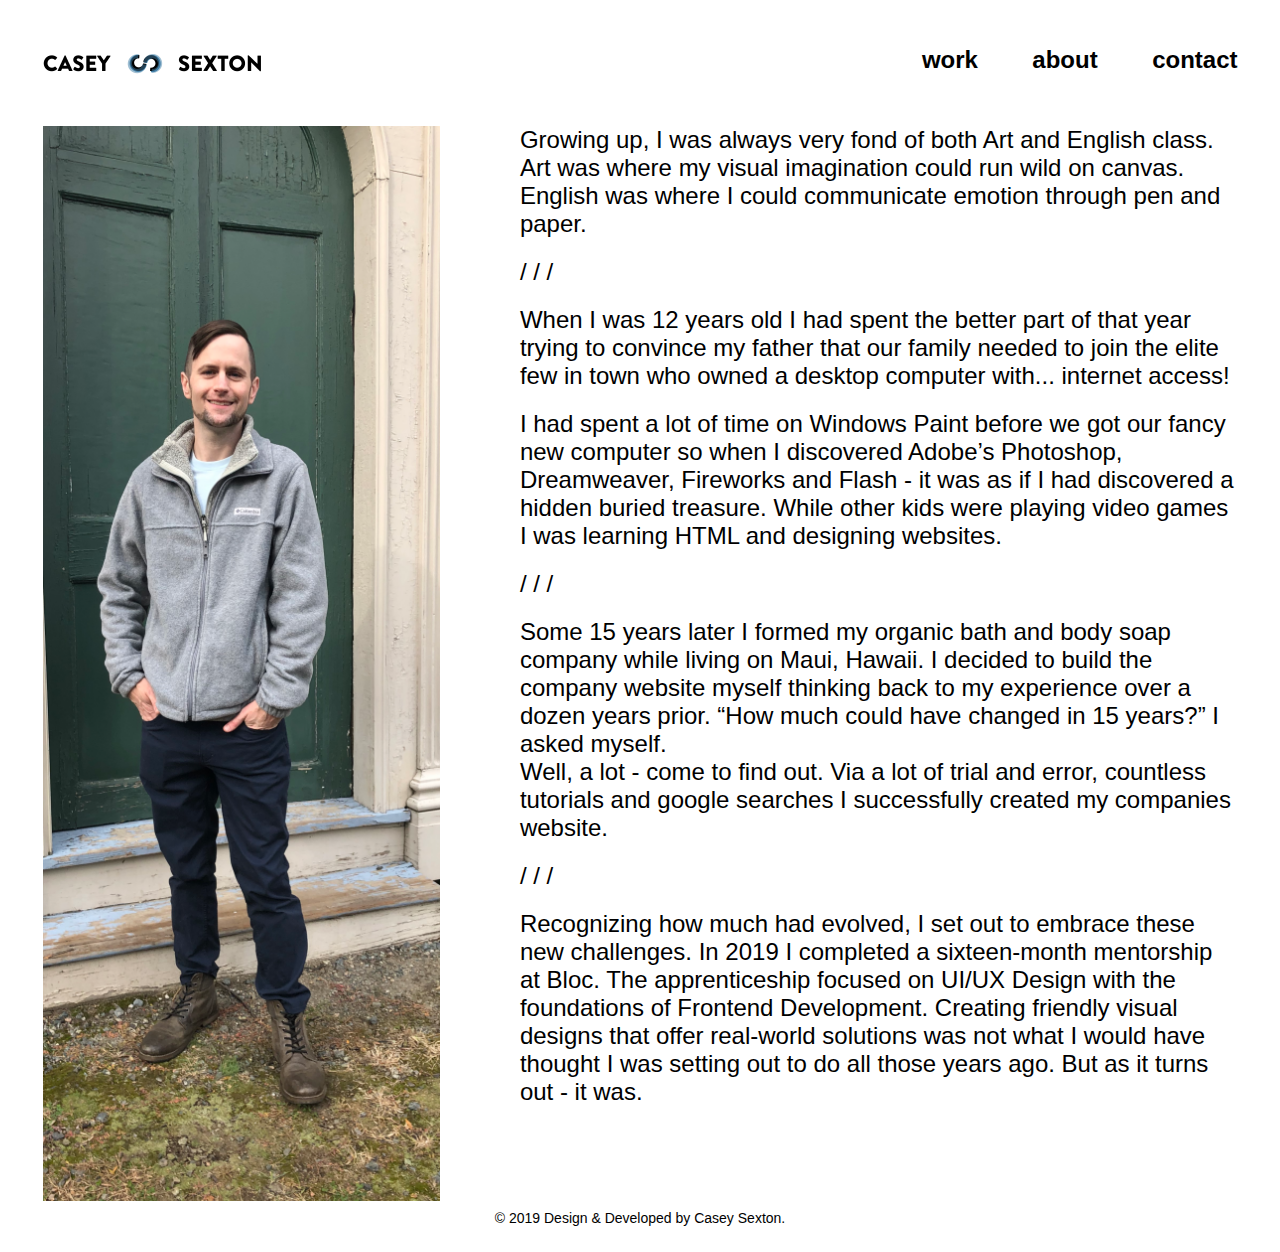
==== commit 30a416fc: "added chart.js , links, animation to seperate peronas, updated contrast on logo sketches, favicon, s" ====
--- a/about.html
+++ b/about.html
@@ -45,7 +45,7 @@
          </div>
          <div class="right">
            <ul>
-             <li><a href="project.html" class="underline">work</a></li>
+             <li><a href="index.html#work" class="underline">work</a></li>
              <li><a href="about.html" class="underline">about</a></li>
              <li><a href="contact.html" class="underline">contact</a></li>
            </ul>
@@ -61,15 +61,15 @@
        <img src="images/about.png" alt="About photo">
      </div>
      <div class="aboutR">
-         <pabout>Growing up, I was always very fond of both art and english class. Art was where my visual imagination could run wild on canvas. English was where I could communicate emotion through pen and paper. </pabout>
+         <pabout>Growing up, I was always very fond of both Art and English class. Art was where my visual imagination could run wild on canvas. English was where I could communicate emotion through pen and paper.</pabout>
          <p><span class="separate">/ / /</span></p>
-         <pabout>When I was 12 years old I had spent the better part of that year trying to convince my father that it was absolutely necessary that our family joined the elite few in town who owned a desktop computer with... internet access! </pabout>
-         <pabout>I had spent a lot of time on Windows Paint before we got our fancy new computer so when I discovered Adobe’s Photoshop, Dreamweaver, Fireworks and Flash - it was as if I had discovered a hidden buried treasure. While other kids were playing video games I was learning HTML and designing my own websites. </pabout>
+         <pabout>When I was 12 years old I had spent the better part of that year trying to convince my father that our family needed to join the elite few in town who owned a desktop computer with... internet access!</pabout>
+         <pabout>I had spent a lot of time on Windows Paint before we got our fancy new computer so when I discovered Adobe’s Photoshop, Dreamweaver, Fireworks and Flash - it was as if I had discovered a hidden buried treasure. While other kids were playing video games I was learning HTML and designing websites.</pabout>
          <p><span class="separate">/ / /</span></p>
-         <pabout>Some 15 years later I formed my own organic bath and body soap company while living on Maui, Hawaii. I decided to build the company website myself thinking back to my experience over a dozen years prior. “How much could have changed in 15 years?” I asked myself.<pabout>
+         <pabout>Some 15 years later I formed my organic bath and body soap company while living on Maui, Hawaii. I decided to build the company website myself thinking back to my experience over a dozen years prior. “How much could have changed in 15 years?” I asked myself.<pabout>
          <pabout>Well, a lot - come to find out. Via a lot of trial and error, countless tutorials and google searches I successfully created my companies website.</pabout>
          <p><span class="separate">/ / /</span></p>
-         <pabout>Recognizing how much had evolved, I set out to embrace these new challenges. In 2019 I completed a sixteen-month mentorship at Bloc. The apprenticeship focused on UI/UX Design with the foundations of Frontend Development. Creating friendly visual designs that offer real world solutions was not what I would have thought I was setting out to do all those years ago. But as it turns out - it was.</pabout>
+         <pabout>Recognizing how much had evolved, I set out to embrace these new challenges. In 2019 I completed a sixteen-month mentorship at Bloc. The apprenticeship focused on UI/UX Design with the foundations of Frontend Development. Creating friendly visual designs that offer real-world solutions was not what I would have thought I was setting out to do all those years ago. But as it turns out - it was.</pabout>
      </div>
 <!--   </div> -->
  </div>
--- a/css/simplemenu.css
+++ b/css/simplemenu.css
@@ -75,10 +75,10 @@
   z-index: 999;
   display: none;
   position: fixed;
-  width: 100%;
+  width: 75%;
   height: 100%;
-  background: #040404;
-  opacity: 0.9;
+  background: #215D85;
+  /*opacity: 0.9;*/
 }
 
 .mobilenav li {
@@ -91,7 +91,8 @@
   font-size: 150%;
   color: #fff;
   text-decoration: none;
-  font-weight: 300;
+  font-family: brandon-grotesque, sans-serif;
+  font-weight: 800;
   width: 100%;
 }
 
--- a/css/style.css
+++ b/css/style.css
@@ -97,6 +97,11 @@
 .imgemail {
 	max-width: 250px;
 	max-height: 250px;
+}
+
+.socials {
+	max-width: 50px;
+	max-height: 50px;
 }
 
 /*-----CONTACT FORM-----*/
@@ -173,7 +178,7 @@
 }
 
 #contact button[type="submit"]:hover {
-	background:#4480A8;
+	background:#215D85;
 	-webkit-transition:background 0.3s ease-in-out;
 	-moz-transition:background 0.3s ease-in-out;
 	transition:background-color 0.3s ease-in-out;
@@ -199,15 +204,15 @@
 }
 
 a.underline:hover {
-	border-bottom: 2px solid #4480A8;
+	border-bottom: 2px solid #215D85;
 }
 
 a.underline:visited {
-	border-bottom: 2px solid #4480A8;
+	border-bottom: 2px solid #215D85;
 }
 
 .underline-head {
-	border-bottom: 2px solid #4480A8;
+	border-bottom: 2px solid #215D85;
 }
 
 .about .separate {
@@ -345,7 +350,7 @@
 
 ::selection {
     color: #000000;
-    background: #4480A8;
+    background: #215D85;
 }
 
 .casestudy p {
@@ -426,11 +431,14 @@
 /* LANDING PAGE */
 .landing {
   position: relative;
+	/*padding-top: 2em; ADDED to design to bring hero section down and give it more space
+	however, I would need to edit the spacing for all the other pages if I did this */
 }
 
 .landingWrapper {
   display: flex;
   justify-content: space-between;
+	padding-top: 4em;
 /*margin-top: 30px;*/
 }
 
@@ -455,6 +463,8 @@
   width: 100%;
 	display: flex;
 	align-items: center;
+	/*padding-top: 12em; ADDED this to bring space to hero section and bring th work selection
+	down a bit so that my design can breath*/
 }
 
 .work a img {
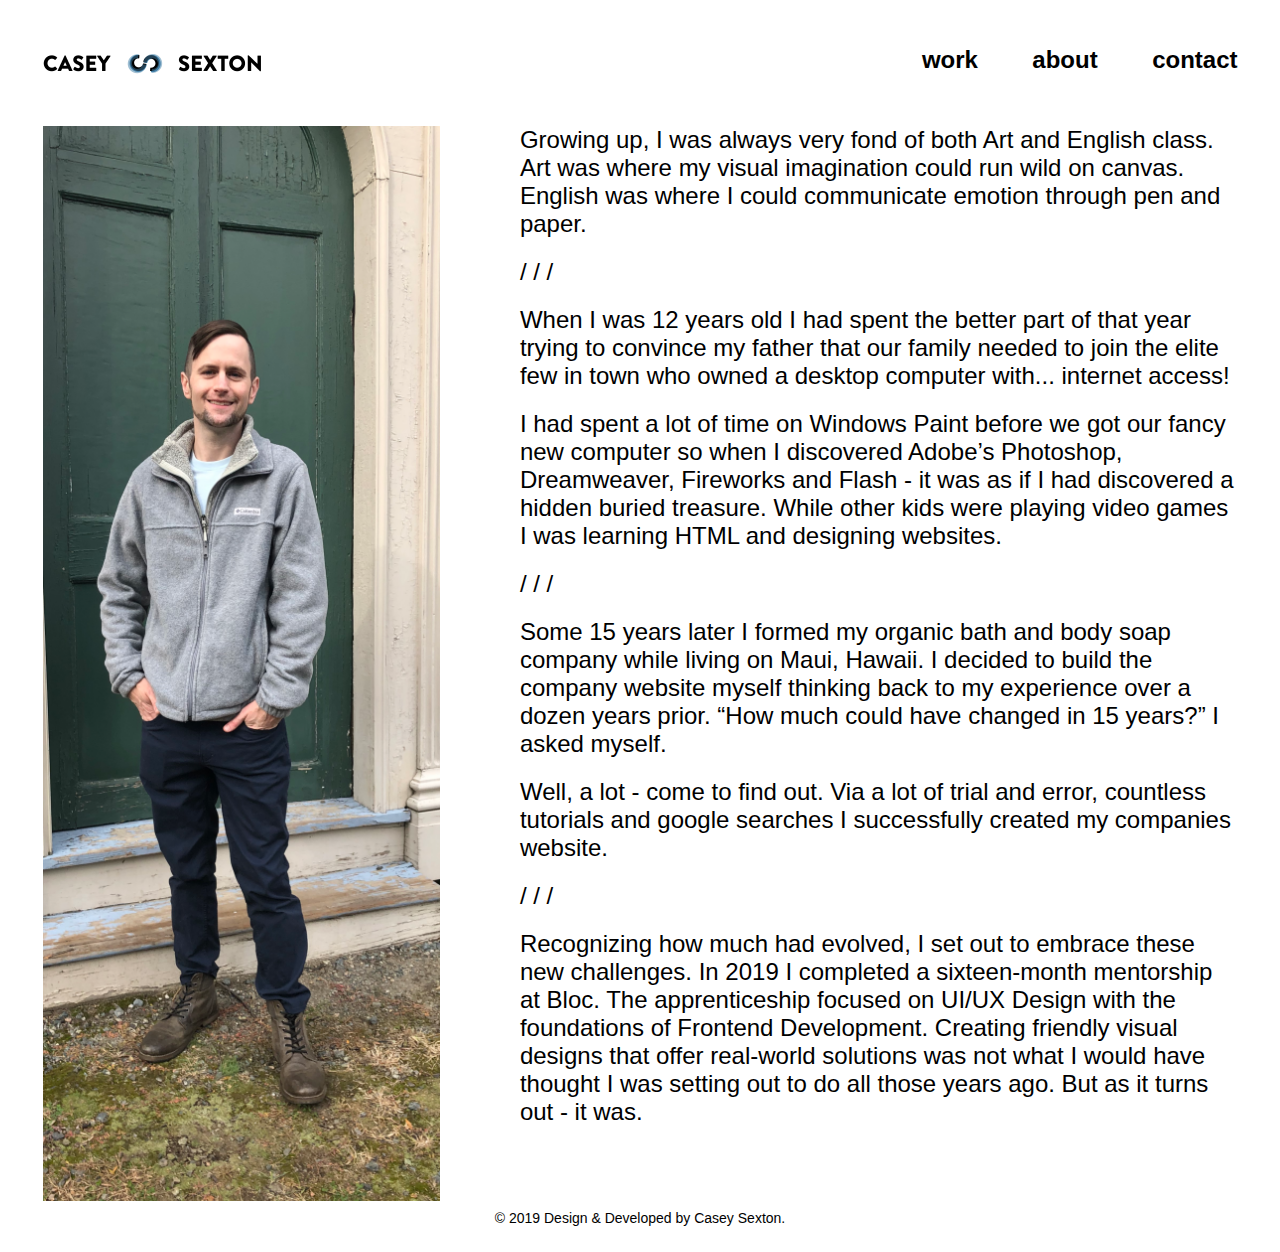
==== commit 5851677f: "fixed sizing errors on about page" ====
--- a/about.html
+++ b/about.html
@@ -28,9 +28,11 @@
        <nav class="fourteen-column">
        	 <div class="responsive-menu">
          	<div class="mobilenav topnav">
-                <li><a href="project.html" class="underline">work</a></li>
+            <ul>
+                <li><a href="index.html#work" class="underline">work</a></li>
              	<li><a href="about.html" class="underline">about</a></li>
              	<li><a href="contact.html" class="underline">contact</a></li>
+                </ul>
             </div>
          	<a href="javascript:void(0)" class="icon">
                 <div class="hamburger">
@@ -61,15 +63,15 @@
        <img src="images/about.png" alt="About photo">
      </div>
      <div class="aboutR">
-         <pabout>Growing up, I was always very fond of both Art and English class. Art was where my visual imagination could run wild on canvas. English was where I could communicate emotion through pen and paper.</pabout>
+         <p class="about">Growing up, I was always very fond of both Art and English class. Art was where my visual imagination could run wild on canvas. English was where I could communicate emotion through pen and paper.</p>
          <p><span class="separate">/ / /</span></p>
-         <pabout>When I was 12 years old I had spent the better part of that year trying to convince my father that our family needed to join the elite few in town who owned a desktop computer with... internet access!</pabout>
-         <pabout>I had spent a lot of time on Windows Paint before we got our fancy new computer so when I discovered Adobe’s Photoshop, Dreamweaver, Fireworks and Flash - it was as if I had discovered a hidden buried treasure. While other kids were playing video games I was learning HTML and designing websites.</pabout>
+         <p class="about">When I was 12 years old I had spent the better part of that year trying to convince my father that our family needed to join the elite few in town who owned a desktop computer with... internet access!</p>
+         <p class="about">I had spent a lot of time on Windows Paint before we got our fancy new computer so when I discovered Adobe’s Photoshop, Dreamweaver, Fireworks and Flash - it was as if I had discovered a hidden buried treasure. While other kids were playing video games I was learning HTML and designing websites.</p>
          <p><span class="separate">/ / /</span></p>
-         <pabout>Some 15 years later I formed my organic bath and body soap company while living on Maui, Hawaii. I decided to build the company website myself thinking back to my experience over a dozen years prior. “How much could have changed in 15 years?” I asked myself.<pabout>
-         <pabout>Well, a lot - come to find out. Via a lot of trial and error, countless tutorials and google searches I successfully created my companies website.</pabout>
+         <p class="about">Some 15 years later I formed my organic bath and body soap company while living on Maui, Hawaii. I decided to build the company website myself thinking back to my experience over a dozen years prior. “How much could have changed in 15 years?” I asked myself.</p>
+         <p class="about">Well, a lot - come to find out. Via a lot of trial and error, countless tutorials and google searches I successfully created my companies website.</p>
          <p><span class="separate">/ / /</span></p>
-         <pabout>Recognizing how much had evolved, I set out to embrace these new challenges. In 2019 I completed a sixteen-month mentorship at Bloc. The apprenticeship focused on UI/UX Design with the foundations of Frontend Development. Creating friendly visual designs that offer real-world solutions was not what I would have thought I was setting out to do all those years ago. But as it turns out - it was.</pabout>
+         <p class="about">Recognizing how much had evolved, I set out to embrace these new challenges. In 2019 I completed a sixteen-month mentorship at Bloc. The apprenticeship focused on UI/UX Design with the foundations of Frontend Development. Creating friendly visual designs that offer real-world solutions was not what I would have thought I was setting out to do all those years ago. But as it turns out - it was.</p>
      </div>
 <!--   </div> -->
  </div>
--- a/css/style.css
+++ b/css/style.css
@@ -12,6 +12,7 @@
 	max-width: 100%;
 	height: auto;
 }
+
 
 a {
 	font-size: 1.5rem;
@@ -299,13 +300,13 @@
 	-webkit-margin-after: 0;*/
 }
 
-phero {
+p.hero {
 	font-size: 1.5rem;
 	line-height: 28px;
 	font-weight: 300;
 }
 
-pland {
+p.land {
 	font-size: 1.5rem;
 	line-height: 28px;
 	font-weight: 300;
@@ -314,7 +315,7 @@
 	padding-bottom: 40px;
 }
 
-pcontact {
+p.contact {
 	font-size: 1.5rem;
 	line-height: 28px;
 	font-weight: 300;
@@ -323,23 +324,23 @@
 	padding-bottom: 40px;
 }
 
-plight {
-	font-size: 1.5rem;
-	line-height: 28px;
+p.light {
+	font-size: 1.5rem !important;
+	line-height: 28px !important;
 	font-weight: 300;
 	display: block;
 	padding-top: 20px;
 	padding-bottom: 20px;
 }
 
-pitalic {
+p.italic {
 	font-size: 1.5rem;
 	line-height: 28px;
 	font-weight: 300;
 	font-style: italic;
 }
 
-pabout {
+p.about {
 	font-size: 1.5rem;
 	line-height: 28px;
 	font-weight: 300;
@@ -475,6 +476,10 @@
 .work-right {
 	width: 100%;
 }
+.work-left {
+	width: 100%;
+	margin-right:30px;
+}
 /*-----work2-----*/
 .work2 {
   width: 100%;
@@ -543,6 +548,18 @@
 	font-weight: 100;
 	color: #BBBBBB;
 }
+
+/* new */
+
+
+.table{width:100%;}
+.table th{background:#ccc; font-weight:bold; text-align:left; padding:5px 10px; border:2px solid #fff;}
+.table td{background:#f3f3f3;  padding:5px 10px; border:2px solid #fff;}
+
+#socialContact{margin-top:30px; text-align: center; display: flex; justify-content: space-between;}
+#socialContact li{display:inline-block;}
+
+.cs-img.eight-column{width:100%;}
 
 /* MEDIA QUERIES */
 /* MOBILES */
@@ -733,6 +750,10 @@
 		margin-top: 0;
 		text-align: center;
 	}
+
+
+	/* new */
+	.visible-xs{display:none;}
 
 
 /* TABLETS */
@@ -932,6 +953,9 @@
 		right: 100%;
 		margin-right: 15px;
 	}
+
+	#navRow{width:100%; margin:0 -15px;}
+	.navCol{padding:0 15px; width:33.33333333%; float:left;}
 }
 
 /* LAPTOPS & DESKTOPS */
@@ -1299,6 +1323,10 @@
 .navbar ul li {margin: 0 7px;}
 .navbar ul li a {font-size: 18px;font-weight: 400;}
 
+#socialContact{margin:30px 0; text-align:center; display:block;}
+#socialContact li{margin-right:15px;}
+#socialContact li:last-child{margin:0;}
+
 }
 
 
@@ -1310,34 +1338,41 @@
 .landingL img {max-height: 250px;}
 .work {display: block;}
 .landingR h1{font-size:28px;}
-.landingR phero{font-size:16px;line-height:24px;}
+.landingR p.hero{font-size:16px;line-height:24px;}
 .landing {margin: 15px 0 40px;}
 .worklayout{float:none;text-align:center;}
 .worklayout h1{font-size:28px;}
-.worklayout pland{font-size:16px;line-height:24px;padding:10px 0;}
+.worklayout p.land{font-size:16px;line-height:24px;padding:10px 0;}
 .worklayout .underline{font-size:17px;}
 .work a img {padding-top: 20px;margin-bottom: 10px;}
 .aboutL {float: none;width: 100%;text-align: center;}
 .aboutL img {max-height: 100%;padding-right: 0;max-width: 350px;width: 100%;}
 .aboutR {margin-top: 20px;text-align: center;}
-.aboutR pabout{font-size:18px;line-height:24px;padding-bottom:10px;}
+.aboutR p.about{font-size:18px;line-height:24px;padding-bottom:10px;}
 .aboutR p{font-size:18px;padding-bottom:10px;}
 .contactainer h1{font-size:28px;}
 .contactainer{text-align:center;}
-.contactainer pcontact{font-size:18px;line-height:24px;padding:20px 0;}
+.contactainer p.contact{font-size:18px;line-height:24px;padding:20px 0;}
 .case-description.right.four-column h1{font-size:28px;padding-bottom:0;}
-.case-description.right.four-column plight{font-size:18px;line-height:24px;padding:10px 0;}
+.case-description.right.four-column p.light{font-size:18px;line-height:24px;padding:10px 0;}
 .case-description p {line-height:24px;padding:5px 0;font-size:18px;}
 .casestudy .row {margin:1em 0;}
 .hero .cs1 {padding:1em 0;}
 .casestudy h3 {margin-bottom:0;margin-top:0;font-size:22px;padding:5px 0;}
-.case-body plight{line-height:24px;padding:5px 0;font-size:18px;}
+.case-body p.light{line-height:24px;padding:5px 0;font-size:18px;}
 .casestudy a{font-size:18px;}
 .casestudy h2{font-size:24px;padding-bottom:0;}
 .case-ulist-style li{line-height:26px;font-size:18px;}
 .cs-img p{line-height:24px;font-size:18px;margin-bottom:5px;}
-.case-image pitalic{line-height:24px;font-size:18px;}
+.case-image p.italic{line-height:24px;font-size:18px;}
 .case-image h4{padding:15px 0 10px;font-size:22px;}
+
+/* new */
+.hidden-xs{display:none;}
+.visible-xs{display:block;}
+.work:last-child{margin-top:30px}
+
+
 
 }
 
@@ -1346,20 +1381,20 @@
 nav .left{float:right;}
 .landingL img {max-height: 200px;}
 .responsive-menu{display:block;}
-.aboutR pabout{font-size:16px;line-height:22px;}
+.aboutR p.about{font-size:16px;line-height:22px;}
 .aboutR p{font-size:16px;}
 #contact input, #contact textarea{width:100%;}
 #contact button[type="submit"] {float:none;margin:0px auto;}
-.contactainer pcontact{font-size:16px;line-height:22px;padding:10px 0 20px;}
+.contactainer p.contact{font-size:16px;line-height:22px;padding:10px 0 20px;}
 .imgemail {max-width: 200px;max-height: 200px;}
-.case-image pitalic{line-height:22px;font-size:16px;}
+.case-image p.italic{line-height:22px;font-size:16px;}
 .case-ulist-style li{line-height:24px;font-size:16px;}
 .cs-img p{line-height:22px;font-size:16px;}
 .casestudy a{font-size:16px;}
-.case-body plight{line-height:22px;font-size:16px;}
+.case-body p.light{line-height:22px;font-size:16px;}
 .case-description p {line-height:22px;font-size:16px;}
-.case-description.right.four-column plight{font-size:16px;line-height:22px;}
-.contactainer pcontact{font-size:16px;line-height:22px;padding:15px 0;}
+.case-description.right.four-column p.light{font-size:16px;line-height:22px;}
+.contactainer p.contact{font-size:16px;line-height:22px;padding:15px 0;}
 .casestudy h3 {font-size:20px;}
 .casestudy h2 {font-size: 20px;line-height: 24px;}
 .cs-caption.two-column p{font-size:18px;line-height:24px;}
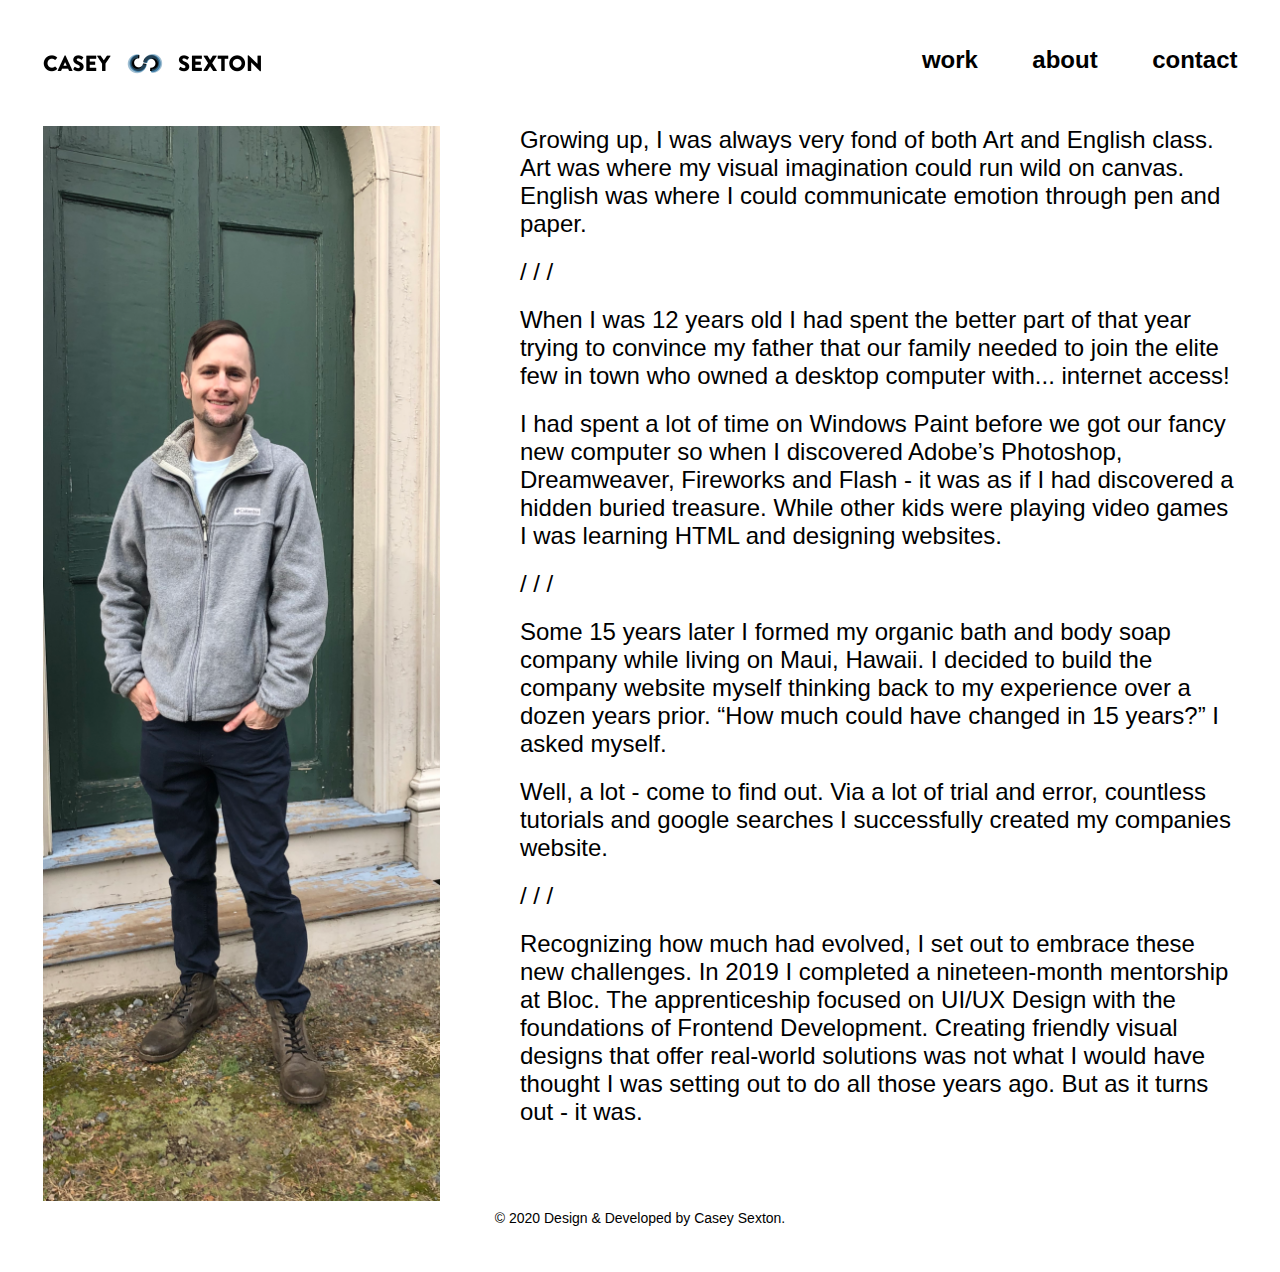
==== commit 043e94b5: "added more spacing for landing page hero section, adjusted the color for the social icons, added a b" ====
--- a/about.html
+++ b/about.html
@@ -71,14 +71,14 @@
          <p class="about">Some 15 years later I formed my organic bath and body soap company while living on Maui, Hawaii. I decided to build the company website myself thinking back to my experience over a dozen years prior. “How much could have changed in 15 years?” I asked myself.</p>
          <p class="about">Well, a lot - come to find out. Via a lot of trial and error, countless tutorials and google searches I successfully created my companies website.</p>
          <p><span class="separate">/ / /</span></p>
-         <p class="about">Recognizing how much had evolved, I set out to embrace these new challenges. In 2019 I completed a sixteen-month mentorship at Bloc. The apprenticeship focused on UI/UX Design with the foundations of Frontend Development. Creating friendly visual designs that offer real-world solutions was not what I would have thought I was setting out to do all those years ago. But as it turns out - it was.</p>
+         <p class="about">Recognizing how much had evolved, I set out to embrace these new challenges. In 2019 I completed a nineteen-month mentorship at Bloc. The apprenticeship focused on UI/UX Design with the foundations of Frontend Development. Creating friendly visual designs that offer real-world solutions was not what I would have thought I was setting out to do all those years ago. But as it turns out - it was.</p>
      </div>
 <!--   </div> -->
  </div>
 </div>
   <footer>
   	<div class="wrapper">
-      <p>© 2019 Design & Developed by Casey Sexton.</p>
+      <p>© 2020 Design & Developed by Casey Sexton.</p>
    	</div>
   </footer>
 <script src="js/jquery.min.js"> </script>
--- a/css/simplemenu.css
+++ b/css/simplemenu.css
@@ -55,7 +55,7 @@
 }
 
 .icon {
-  z-index: 999;
+  z-index: 9999;
   position: absolute;
   /*    background: rgba(0, 0, 0, 0.21);*/
   display: block;
@@ -80,11 +80,13 @@
   background: #215D85;
   /*opacity: 0.9;*/
 }
+.mobilenav:click{display:none;}
 
 .mobilenav li {
   list-style-type: none;
   text-align: center;
   padding:15px 10px;
+  width: 100%;
 }
 
 .mobilenav li a {
@@ -96,4 +98,8 @@
   width: 100%;
 }
 
-.mobilenav li:first-child { margin-top: 60px; }
+a.underline:hover {
+	border-bottom: 0px solid #215D85;
+}
+
+.mobilenav li:first-child {margin-top: 60px; }
--- a/css/style.css
+++ b/css/style.css
@@ -50,7 +50,7 @@
 }
 
 .aboutL img {
-  max-width 600px;
+  max-width: 600px;
 	max-height: 1075px;
 	padding-right: 80px;
 }
@@ -348,7 +348,6 @@
 	padding-bottom: 20px;
 }
 
-
 ::selection {
     color: #000000;
     background: #215D85;
@@ -359,6 +358,8 @@
 	line-height: 28px;
 /*padding-bottom: 75px*/
 }
+
+
 
 /* GRID */
 .container {
@@ -432,7 +433,7 @@
 /* LANDING PAGE */
 .landing {
   position: relative;
-	/*padding-top: 2em; ADDED to design to bring hero section down and give it more space
+	padding-top: 2em; /*ADDED to design to bring hero section down and give it more space
 	however, I would need to edit the spacing for all the other pages if I did this */
 }
 
@@ -464,6 +465,7 @@
   width: 100%;
 	display: flex;
 	align-items: center;
+	/*padding-top: 11em;
 	/*padding-top: 12em; ADDED this to bring space to hero section and bring th work selection
 	down a bit so that my design can breath*/
 }
@@ -494,7 +496,7 @@
 /*-----footer-----*/
 footer {
   text-align: center;
-  margin: 20px 0;
+  margin: 40px 0;
 	clear: both;
 }
 
@@ -560,7 +562,7 @@
 #socialContact li{display:inline-block;}
 
 .cs-img.eight-column{width:100%;}
-
+.cs-caption.two-column p{position:static !important;}
 /* MEDIA QUERIES */
 /* MOBILES */
 @media (min-width: 320px) {
@@ -962,6 +964,10 @@
 @media (min-width: 1200px) {
 
 
+	.work {
+		padding-top: 11em;
+}
+
 	nav .right {
 		width: 50%;
 		padding: 0 0;
@@ -1275,6 +1281,11 @@
 		padding-bottom: 35px;
 	}
 
+.backToTop {
+text-align: center;
+displau: block;
+padding: 20px;
+}
 
 	footer h4 {
 		margin-top: 4em;
@@ -1399,6 +1410,5 @@
 .casestudy h2 {font-size: 20px;line-height: 24px;}
 .cs-caption.two-column p{font-size:18px;line-height:24px;}
 .casestudy p {font-size:22px;margin-bottom:10px;}
-
-
-}
+}
+}
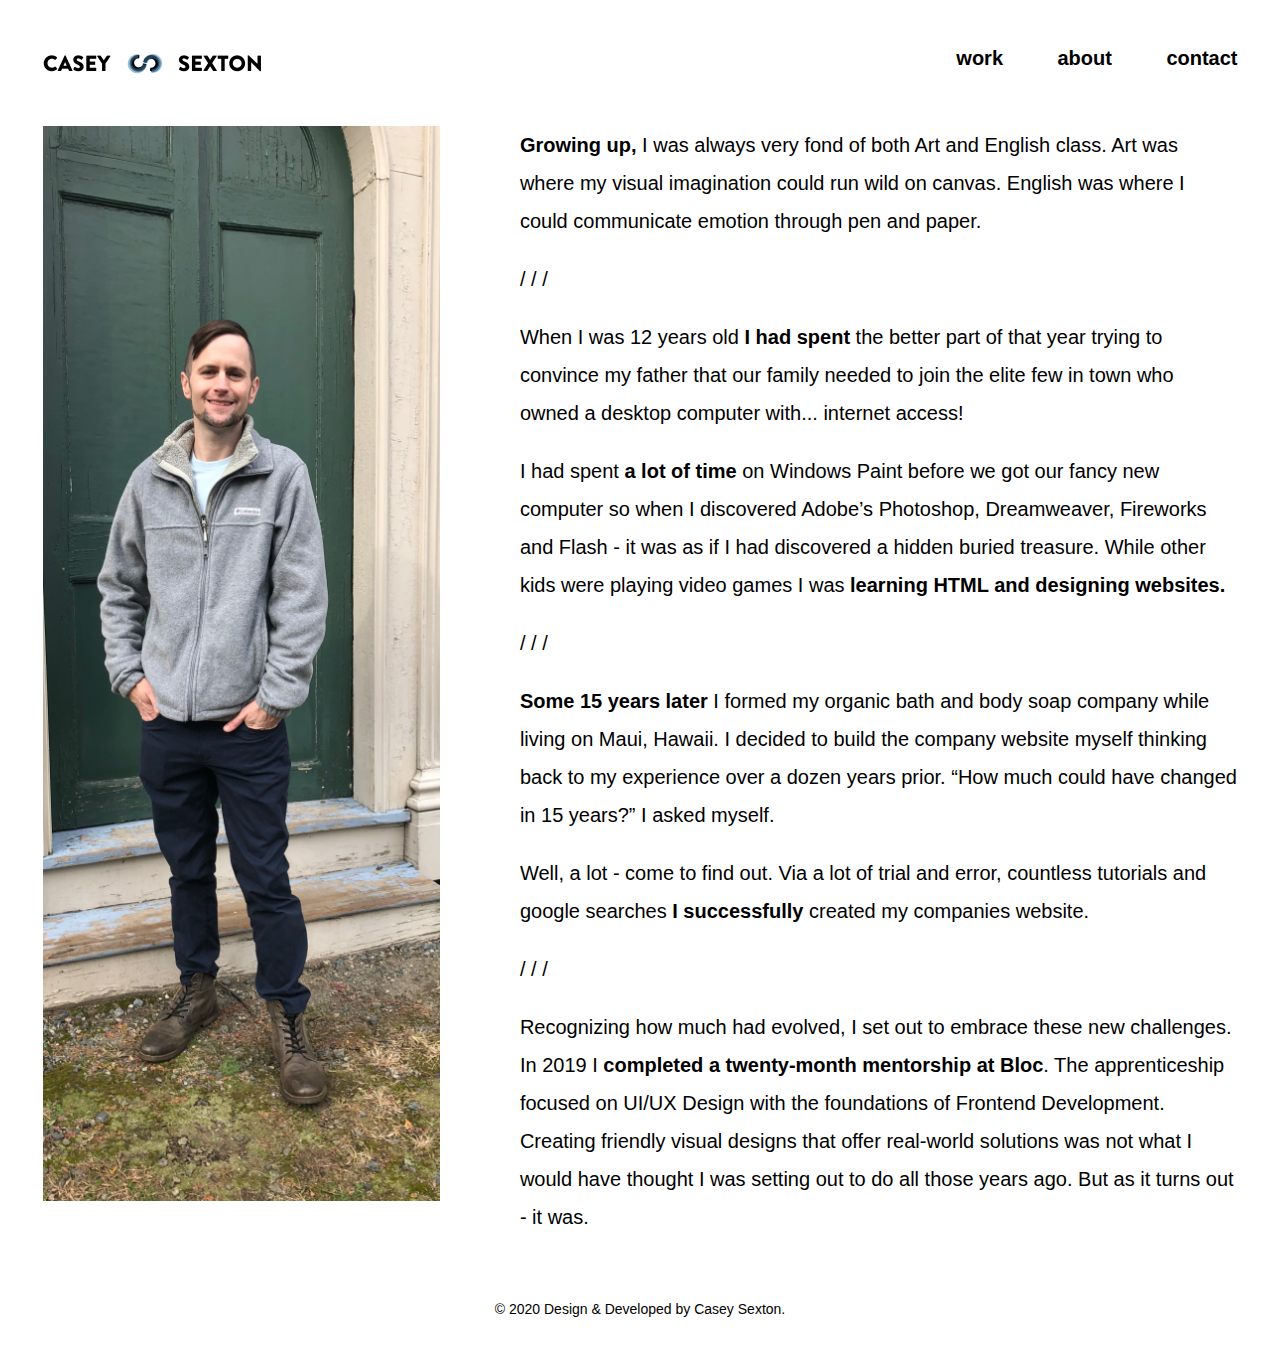
==== commit c8764190: "added Cyble case study" ====
--- a/about.html
+++ b/about.html
@@ -63,15 +63,15 @@
        <img src="images/about.png" alt="About photo">
      </div>
      <div class="aboutR">
-         <p class="about">Growing up, I was always very fond of both Art and English class. Art was where my visual imagination could run wild on canvas. English was where I could communicate emotion through pen and paper.</p>
+         <p class="about"><span style="font-weight: bold;">Growing up,</span> I was always very fond of both Art and English class. Art was where my visual imagination could run wild on canvas. English was where I could communicate emotion through pen and paper.</p>
          <p><span class="separate">/ / /</span></p>
-         <p class="about">When I was 12 years old I had spent the better part of that year trying to convince my father that our family needed to join the elite few in town who owned a desktop computer with... internet access!</p>
-         <p class="about">I had spent a lot of time on Windows Paint before we got our fancy new computer so when I discovered Adobe’s Photoshop, Dreamweaver, Fireworks and Flash - it was as if I had discovered a hidden buried treasure. While other kids were playing video games I was learning HTML and designing websites.</p>
+         <p class="about">When I was 12 years old <span style="font-weight: bold;">I had spent</span> the better part of that year trying to convince my father that our family needed to join the elite few in town who owned a desktop computer with... internet access!</p>
+         <p class="about">I had spent <span style="font-weight: bold;">a lot of time</span> on Windows Paint before we got our fancy new computer so when I discovered Adobe’s Photoshop, Dreamweaver, Fireworks and Flash - it was as if I had discovered a hidden buried treasure. While other kids were playing video games I was <span style="font-weight: bold;">learning HTML and designing websites.</span></p>
          <p><span class="separate">/ / /</span></p>
-         <p class="about">Some 15 years later I formed my organic bath and body soap company while living on Maui, Hawaii. I decided to build the company website myself thinking back to my experience over a dozen years prior. “How much could have changed in 15 years?” I asked myself.</p>
-         <p class="about">Well, a lot - come to find out. Via a lot of trial and error, countless tutorials and google searches I successfully created my companies website.</p>
+         <p class="about"><span style="font-weight: bold;">Some 15 years later</span> I formed my organic bath and body soap company while living on Maui, Hawaii. I decided to build the company website myself thinking back to my experience over a dozen years prior. “How much could have changed in 15 years?” I asked myself.</p>
+         <p class="about">Well, a lot - come to find out. Via a lot of trial and error, countless tutorials and google searches <span style="font-weight: bold;">I successfully</span> created my companies website.</p>
          <p><span class="separate">/ / /</span></p>
-         <p class="about">Recognizing how much had evolved, I set out to embrace these new challenges. In 2019 I completed a nineteen-month mentorship at Bloc. The apprenticeship focused on UI/UX Design with the foundations of Frontend Development. Creating friendly visual designs that offer real-world solutions was not what I would have thought I was setting out to do all those years ago. But as it turns out - it was.</p>
+         <p class="about">Recognizing how much had evolved, I set out to embrace these new challenges. In 2019 I <span style="font-weight: bold;">completed a twenty-month mentorship at Bloc</span>. The apprenticeship focused on UI/UX Design with the foundations of Frontend Development. Creating friendly visual designs that offer real-world solutions was not what I would have thought I was setting out to do all those years ago. But as it turns out - it was.</p>
      </div>
 <!--   </div> -->
  </div>
--- a/css/style.css
+++ b/css/style.css
@@ -15,7 +15,7 @@
 
 
 a {
-	font-size: 1.5rem;
+	font-size: 1.25rem;
   font-weight: 800;
 }
 
@@ -56,9 +56,10 @@
 }
 
 .case-ulist-style li {
-line-height: 28px;
+line-height: 190%;
 font-weight: 300;
 }
+
 
 .work a {
 	color: #000000;
@@ -72,8 +73,8 @@
 }
 
 .case-ulist-style {
-	font-size: 1.5rem;
-	line-height: 28px;
+	font-size: 1.25rem;
+	line-height: 190%;
 	font-weight: normal;
 	list-style-type: circle;
 }
@@ -85,7 +86,6 @@
 	display: inline-block;
 	width: 45%;
 }
-
 
 #content {
 	width: 100%;
@@ -216,6 +216,11 @@
 	border-bottom: 2px solid #215D85;
 }
 
+a.project:link {font-family: 'Roboto', sans-serif; font-size: 1em; font-weight: normal; }
+a.project:hover {border-bottom: 2px solid #215D85; }
+a.project:active {color: #A2A2A2; }
+a.project:visited {color: #A2A2A2; }
+
 .about .separate {
 	text-align: center;
 }
@@ -241,14 +246,14 @@
 }
 
 h1 {
-	font-size: 44px;
+	font-size: 2.25rem;
 	font-weight: 800;
 /*-webkit-margin-before: 0;
 	-webkit-margin-after: 0;*/
 }
 
 h2 {
-	font-size: 26px;
+	font-size: 2rem;
 	font-weight: 800;
 	padding-top: 15px;
 	padding-bottom: 15px;
@@ -257,7 +262,7 @@
 }
 
 h3 {
-	font-size: 1.5rem;
+	font-size: 1.75rem;
 	font-weight: 800;
 	padding-top: 15px;
 	padding-bottom: 15px;
@@ -277,8 +282,8 @@
 }
 
 p {
-	font-size: 1.5rem;
-	line-height: 28px;
+	font-size: 1.25rem;
+	line-height: 190%;
 	font-weight: normal;
 /*	-webkit-margin-before: 0;
 	-webkit-margin-after: 0;*/
@@ -300,15 +305,16 @@
 	-webkit-margin-after: 0;*/
 }
 
+
 p.hero {
-	font-size: 1.5rem;
-	line-height: 28px;
+	font-size: 1.25rem;
+	line-height: 190%;
 	font-weight: 300;
 }
 
 p.land {
-	font-size: 1.5rem;
-	line-height: 28px;
+	font-size: 1.25rem;
+	line-height: 190%;
 	font-weight: 300;
 	display: block;
 	padding-top: 40px;
@@ -316,8 +322,8 @@
 }
 
 p.contact {
-	font-size: 1.5rem;
-	line-height: 28px;
+	font-size: 1.25rem;
+	line-height: 190%;
 	font-weight: 300;
 	display: block;
 	padding-top: 40px;
@@ -325,8 +331,8 @@
 }
 
 p.light {
-	font-size: 1.5rem !important;
-	line-height: 28px !important;
+	font-size: 1.25rem !important;
+	line-height: 190% !important;
 	font-weight: 300;
 	display: block;
 	padding-top: 20px;
@@ -334,15 +340,15 @@
 }
 
 p.italic {
-	font-size: 1.5rem;
-	line-height: 28px;
+	font-size: 1.25rem;
+	line-height: 190%;
 	font-weight: 300;
 	font-style: italic;
 }
 
 p.about {
-	font-size: 1.5rem;
-	line-height: 28px;
+	font-size: 1.25rem;
+	line-height: 190%;
 	font-weight: 300;
 	display: block;
 	padding-bottom: 20px;
@@ -448,7 +454,7 @@
   margin-top: 0em;
   float: right;
   width: calc(100% - 358px);
-  padding-top: 40px;
+  padding-top: 50px;
 }
 
 .landingL {
@@ -472,7 +478,7 @@
 
 .work a img {
   padding-top: 50px;
-  width:100%;
+  width: 100%;
 	margin-bottom: 2em;vertical-align: middle;
 }
 .work-right {
@@ -570,8 +576,22 @@
 		width: 85%;
 	}
 
+
 	header nav {
 		padding: 1.5em 0;
+	}
+
+	.center {
+		text-align: center;
+	}
+
+	.work-right {
+		padding-top: 1em;
+		padding-bottom: 4em;
+	}
+
+	p.hero {
+		padding-bottom: 2em;
 	}
 
 	nav .left {
@@ -604,8 +624,9 @@
 	}
 
 	.casestudies img {
-		width: 100%;
-	}
+		width: auto;
+	}
+
 
 	.casestudies .image {
 		padding: 3em 1em .75em 1em;
@@ -678,6 +699,10 @@
 		margin: 4em 0;
 	}
 
+div.box {
+	text-align: center;
+}
+
 	.hero .cs1 {
 		background-color: #FFFFFF;
 		padding: 2em 0;
@@ -768,6 +793,10 @@
 		width: 90%;
 	}
 
+	.center {
+		text-align: center;
+	}
+
 	header nav ul {
 		display: inline-block;
 		float: right;
@@ -835,10 +864,6 @@
 
 	.case-description h1 {
 		padding-top: 1em;
-	}
-
-	.case-description p {
-		padding: 1em 0;
 	}
 
 	.navbar-scrolled {
@@ -963,7 +988,6 @@
 /* LAPTOPS & DESKTOPS */
 @media (min-width: 1200px) {
 
-
 	.work {
 		padding-top: 11em;
 }
@@ -978,6 +1002,7 @@
 		display: inline-block;
 		width: 10%
 	}
+
 .container {
 	width: 80%;
 }
@@ -1136,9 +1161,9 @@
 	}
 
 	.case-description h1 {
-		font-size: 2.8em;
+		font-size: 2.25em;
 		margin-top: 0;
-		padding-top: 2em;
+		padding-top: 1.5em;
 		padding-bottom: 1em;
 	}
 
@@ -1229,6 +1254,7 @@
 	.casestudy .row {
 		margin: 0em 0;
 		display: inline-block;
+
 	}
 
 	.casestudy .case-heading {
@@ -1255,16 +1281,21 @@
 	}
 
 	.casestudy img {
-		width: 100%;
+		width: auto;
 /*		margin-bottom:11em;  */
 		padding-top: 100px;
 		padding-bottom: 50px;
+
 	}
 
 	.casestudy .cs-img-cap {
 		float: right;
 		border-top: 1px solid #A2A2A2;
 		width: 15%;
+	}
+
+	.center {
+		text-align: center;
 	}
 
 	.casestudy .cs-caption {
@@ -1283,7 +1314,7 @@
 
 .backToTop {
 text-align: center;
-displau: block;
+display: block;
 padding: 20px;
 }
 
@@ -1312,6 +1343,14 @@
 	}
 }
 
+.casestudy .cs-caption p {
+	color: #A2A2A2;
+	font-family: 'Roboto', sans-serif;
+	font-size: 1em;
+	line-height: 28px;
+	text-align: center;
+	padding-bottom: 35px;
+}
 
 
 /*31-12-2019*/
@@ -1325,15 +1364,38 @@
 @media only screen and (max-width:1024px){
 .navbar ul li {margin: 0 15px;}
 .navbar ul li a {font-size:20px;}
+.backToTop { text-align: center; }
+
 
 }
 @media only screen and (max-width:991px){
 .left{text-align:center;}
 .leftnew{width:100%;margin-bottom:20px;}
-.imgemail{margin:0px auto;}
 .navbar ul li {margin: 0 7px;}
 .navbar ul li a {font-size: 18px;font-weight: 400;}
-
+header nav ul li {padding:0 0 0 30px;}
+header nav ul > li > a{font-size:22px;}
+.landingL {float: none;width: 100%;text-align: center;padding-top: 1em;}
+.landingR {float: none;width: 100%;text-align: center;padding-top: 3em;}
+.landingL img {max-height: 250px;}
+.worklayout{float:none;text-align:center;}
+.worklayout h1{font-size:28px;}
+.worklayout p.land{font-size:16px;line-height:24px;padding:10px 0;}
+.worklayout .underline{font-size:17px;}
+.work a img {padding-top: 120px;margin-bottom: 10px;}
+.aboutL {padding-right: 25px;}
+.aboutL img {max-height: 100%;padding-right: 0;max-width: 350px;width: 100%; margin-bottom: 3em;}
+.aboutR {margin-top: 20px;text-align: center;}
+.aboutR p.about{font-size:18px;line-height:24px;padding-bottom:10px;}
+.aboutR p{font-size:18px;padding-bottom:10px;}
+.wrapper {padding-left: 20px; padding-right: 20px;}
+.imgemail {max-width: 200px;max-height: 200px;}
+.contactainer p.contact{padding:20px 0;}
+.contactainer {float: none; text-align:center;}
+.navbar .no-mobile {display: none;}
+#contact {margin-left: 80px;}
+#contact input, #contact textarea{width:100%;}
+#contact button[type="submit"] {float:none;margin:0px auto;}
 #socialContact{margin:30px 0; text-align:center; display:block;}
 #socialContact li{margin-right:15px;}
 #socialContact li:last-child{margin:0;}
@@ -1368,6 +1430,7 @@
 .case-description.right.four-column p.light{font-size:18px;line-height:24px;padding:10px 0;}
 .case-description p {line-height:24px;padding:5px 0;font-size:18px;}
 .casestudy .row {margin:1em 0;}
+.casestudy .center {max-width:100%; height: auto;}
 .hero .cs1 {padding:1em 0;}
 .casestudy h3 {margin-bottom:0;margin-top:0;font-size:22px;padding:5px 0;}
 .case-body p.light{line-height:24px;padding:5px 0;font-size:18px;}
@@ -1377,6 +1440,9 @@
 .cs-img p{line-height:24px;font-size:18px;margin-bottom:5px;}
 .case-image p.italic{line-height:24px;font-size:18px;}
 .case-image h4{padding:15px 0 10px;font-size:22px;}
+.backToTop { text-align: center; }
+#contact {margin-left: 0px;}
+
 
 /* new */
 .hidden-xs{display:none;}
@@ -1386,6 +1452,7 @@
 
 
 }
+
 
 @media only screen and (max-width:580px){
 nav .right{display:none;}
@@ -1408,7 +1475,9 @@
 .contactainer p.contact{font-size:16px;line-height:22px;padding:15px 0;}
 .casestudy h3 {font-size:20px;}
 .casestudy h2 {font-size: 20px;line-height: 24px;}
-.cs-caption.two-column p{font-size:18px;line-height:24px;}
+.cs-caption.two-column p{font-size:16px;line-height:24px;}
 .casestudy p {font-size:22px;margin-bottom:10px;}
-}
-}
+.backToTop { text-align: center;}
+footer { margin: 0;}
+}
+}
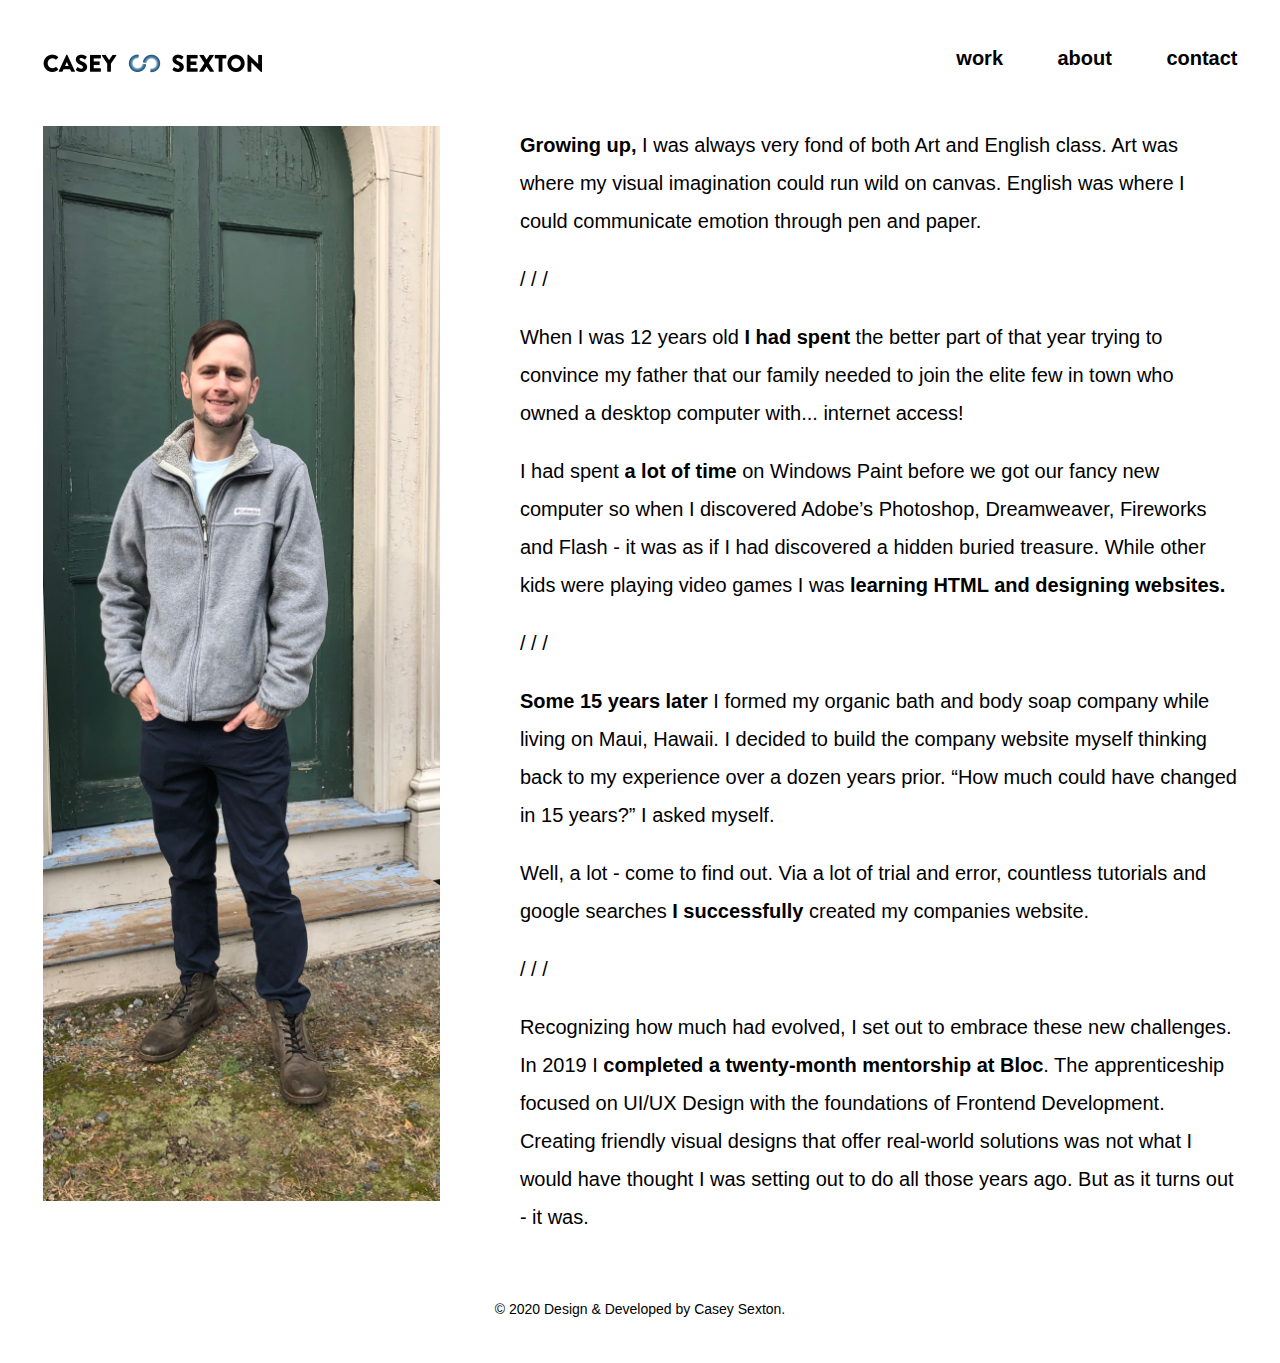
==== commit 82935448: "updates to website" ====
--- a/about.html
+++ b/about.html
@@ -43,7 +43,7 @@
             </a>
          </div>
          <div class="left">
-           <a href="index.html" class="logo-CS"><img src="images/logo-CS.png" alt="logo"></a>
+           <a href="index.html" class="logo-CS"><img src="images/logo-CS-name.png" alt="logo"></a>
          </div>
          <div class="right">
            <ul>
--- a/css/style.css
+++ b/css/style.css
@@ -355,8 +355,34 @@
 }
 
 ::selection {
-    color: #000000;
+    color: #FFFFFF;
     background: #215D85;
+}
+
+.tooltip {
+  position: relative;
+  display: inline-block;
+}
+
+
+.tooltip .tooltiptext {
+  visibility: hidden;
+  width: 120px;
+  background-color: #215D85;
+  color: #fff;
+  text-align: center;
+  border-radius: 10px;
+  padding: 5px 0;
+
+  /* Position the tooltip */
+  position: absolute;
+  z-index: 1;
+	left: 100px;
+	top: 350px;
+}
+
+.tooltip:hover .tooltiptext {
+  visibility: visible;
 }
 
 .casestudy p {
@@ -1393,6 +1419,7 @@
 .contactainer p.contact{padding:20px 0;}
 .contactainer {float: none; text-align:center;}
 .navbar .no-mobile {display: none;}
+.tooltiptext { display: none;}
 #contact {margin-left: 80px;}
 #contact input, #contact textarea{width:100%;}
 #contact button[type="submit"] {float:none;margin:0px auto;}
@@ -1436,9 +1463,10 @@
 .case-body p.light{line-height:24px;padding:5px 0;font-size:18px;}
 .casestudy a{font-size:18px;}
 .casestudy h2{font-size:24px;padding-bottom:0;}
-.case-ulist-style li{line-height:26px;font-size:18px;}
+/*.case-ulist-style li{line-height:26px;font-size:18px;}*/
+
 .cs-img p{line-height:24px;font-size:18px;margin-bottom:5px;}
-.case-image p.italic{line-height:24px;font-size:18px;}
+/*.case-image p.italic{line-height:24px;font-size:18px;}*/
 .case-image h4{padding:15px 0 10px;font-size:22px;}
 .backToTop { text-align: center; }
 #contact {margin-left: 0px;}
@@ -1465,11 +1493,12 @@
 #contact button[type="submit"] {float:none;margin:0px auto;}
 .contactainer p.contact{font-size:16px;line-height:22px;padding:10px 0 20px;}
 .imgemail {max-width: 200px;max-height: 200px;}
-.case-image p.italic{line-height:22px;font-size:16px;}
-.case-ulist-style li{line-height:24px;font-size:16px;}
+/*.case-image p.italic{line-height:22px;font-size:16px;}*/
+/*.case-ulist-style li{line-height:24px;font-size:18px;}*/
+.case-ulist-style li { padding-bottom: 20px;}
 .cs-img p{line-height:22px;font-size:16px;}
 .casestudy a{font-size:16px;}
-.case-body p.light{line-height:22px;font-size:16px;}
+.case-body p.light{line-height:22px;font-size:16px; padding-bottom: 20px;}
 .case-description p {line-height:22px;font-size:16px;}
 .case-description.right.four-column p.light{font-size:16px;line-height:22px;}
 .contactainer p.contact{font-size:16px;line-height:22px;padding:15px 0;}
